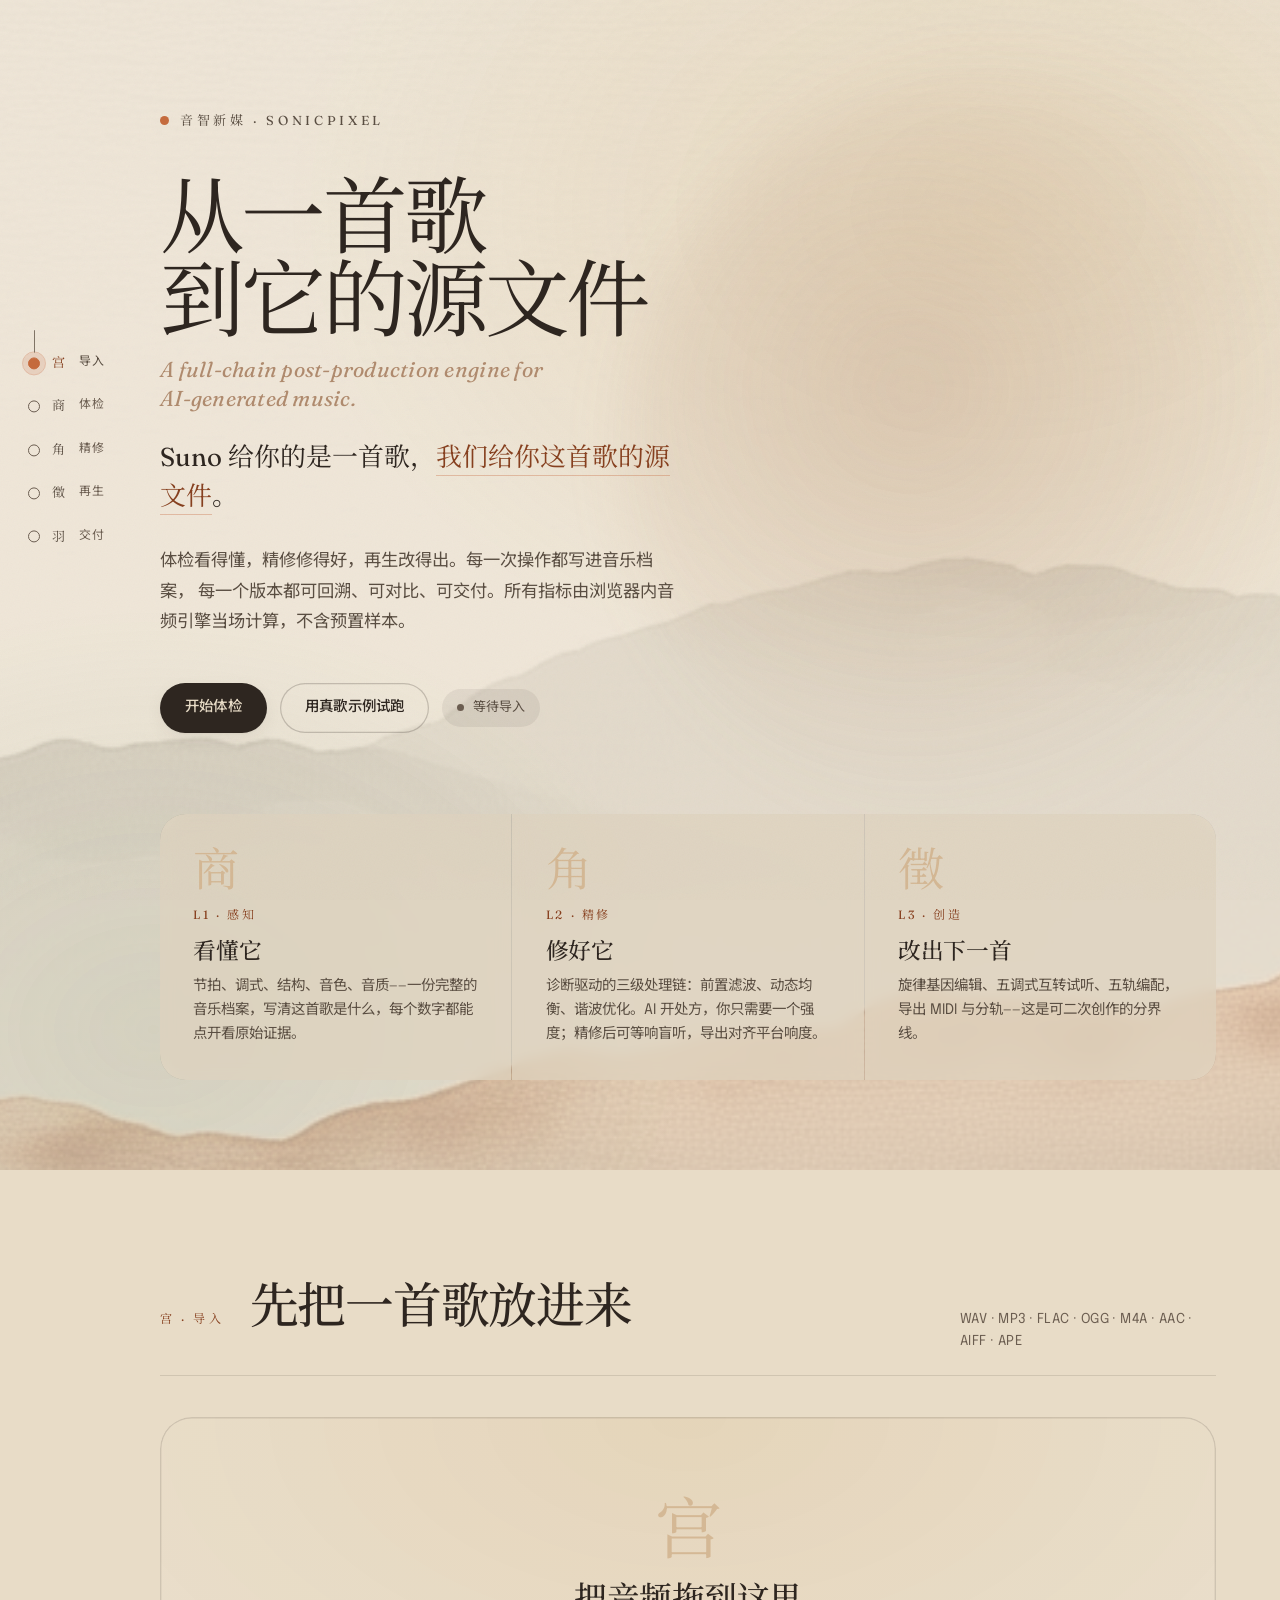
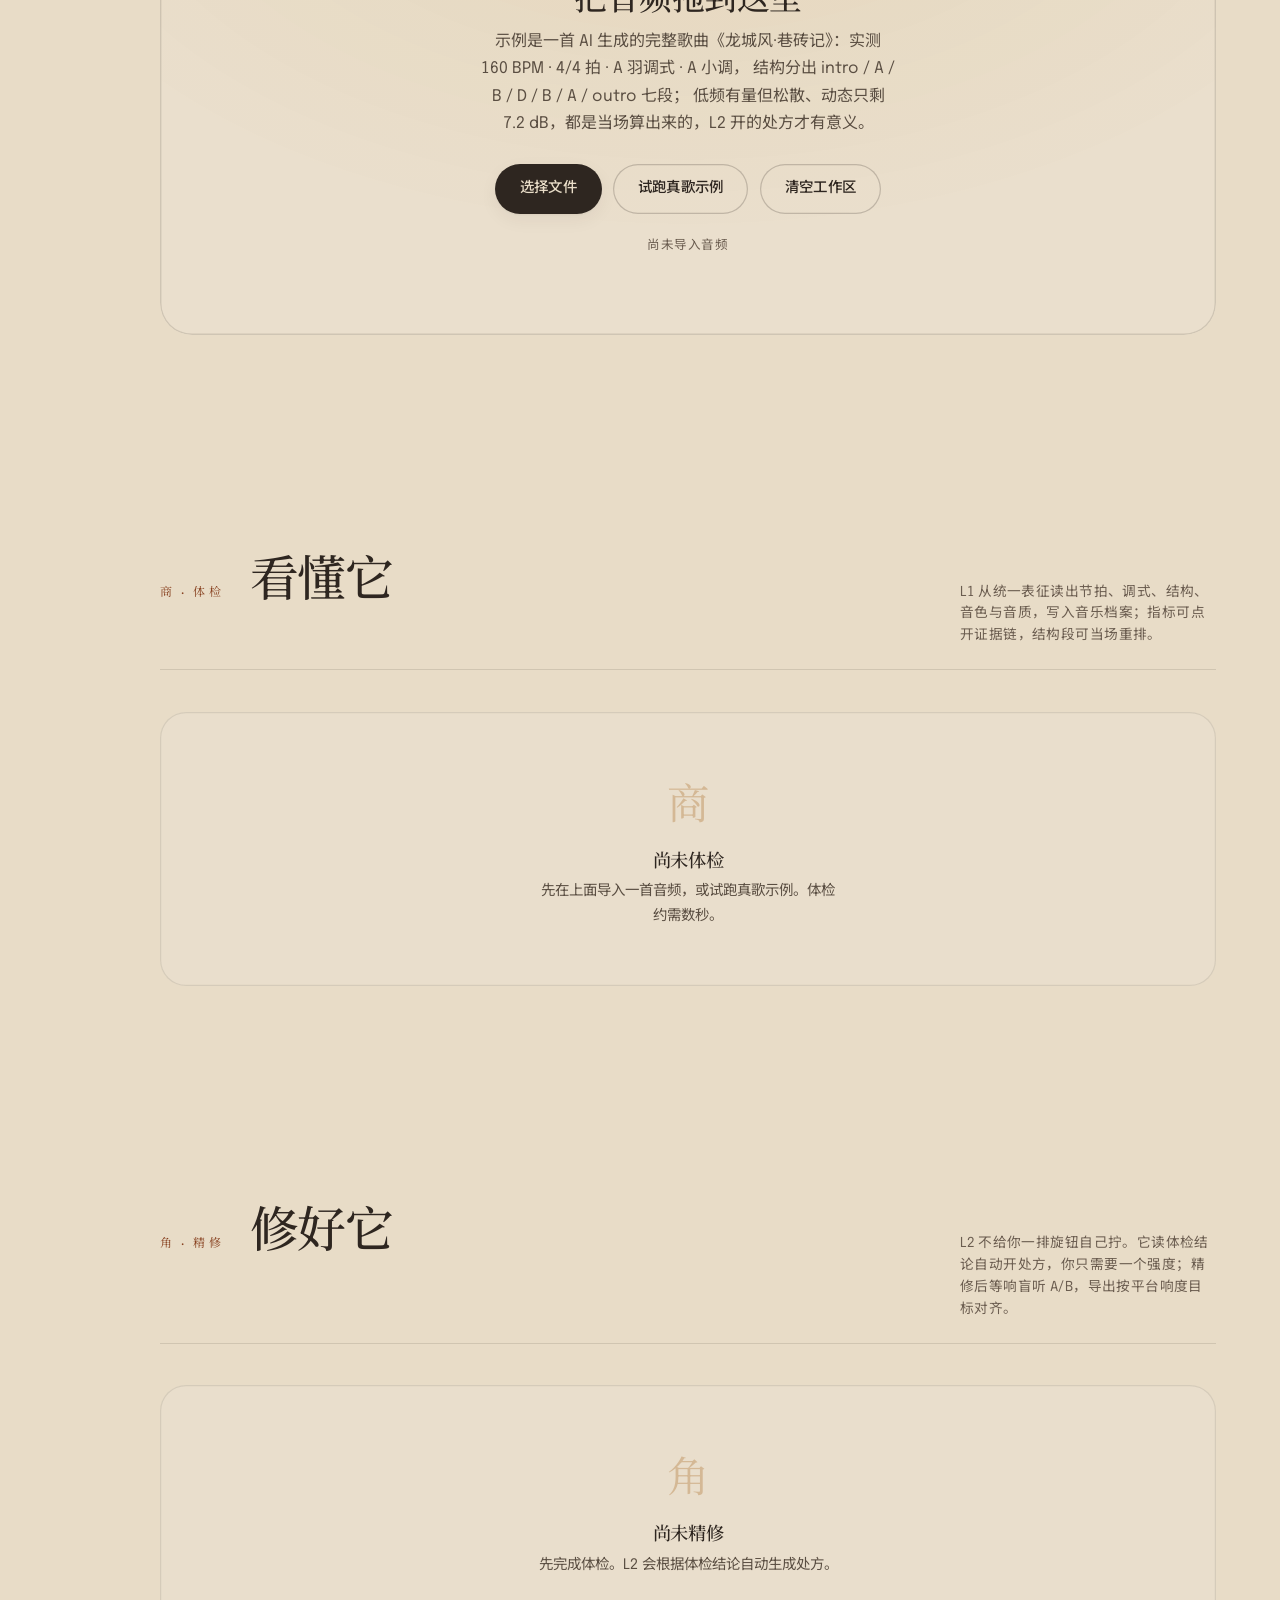
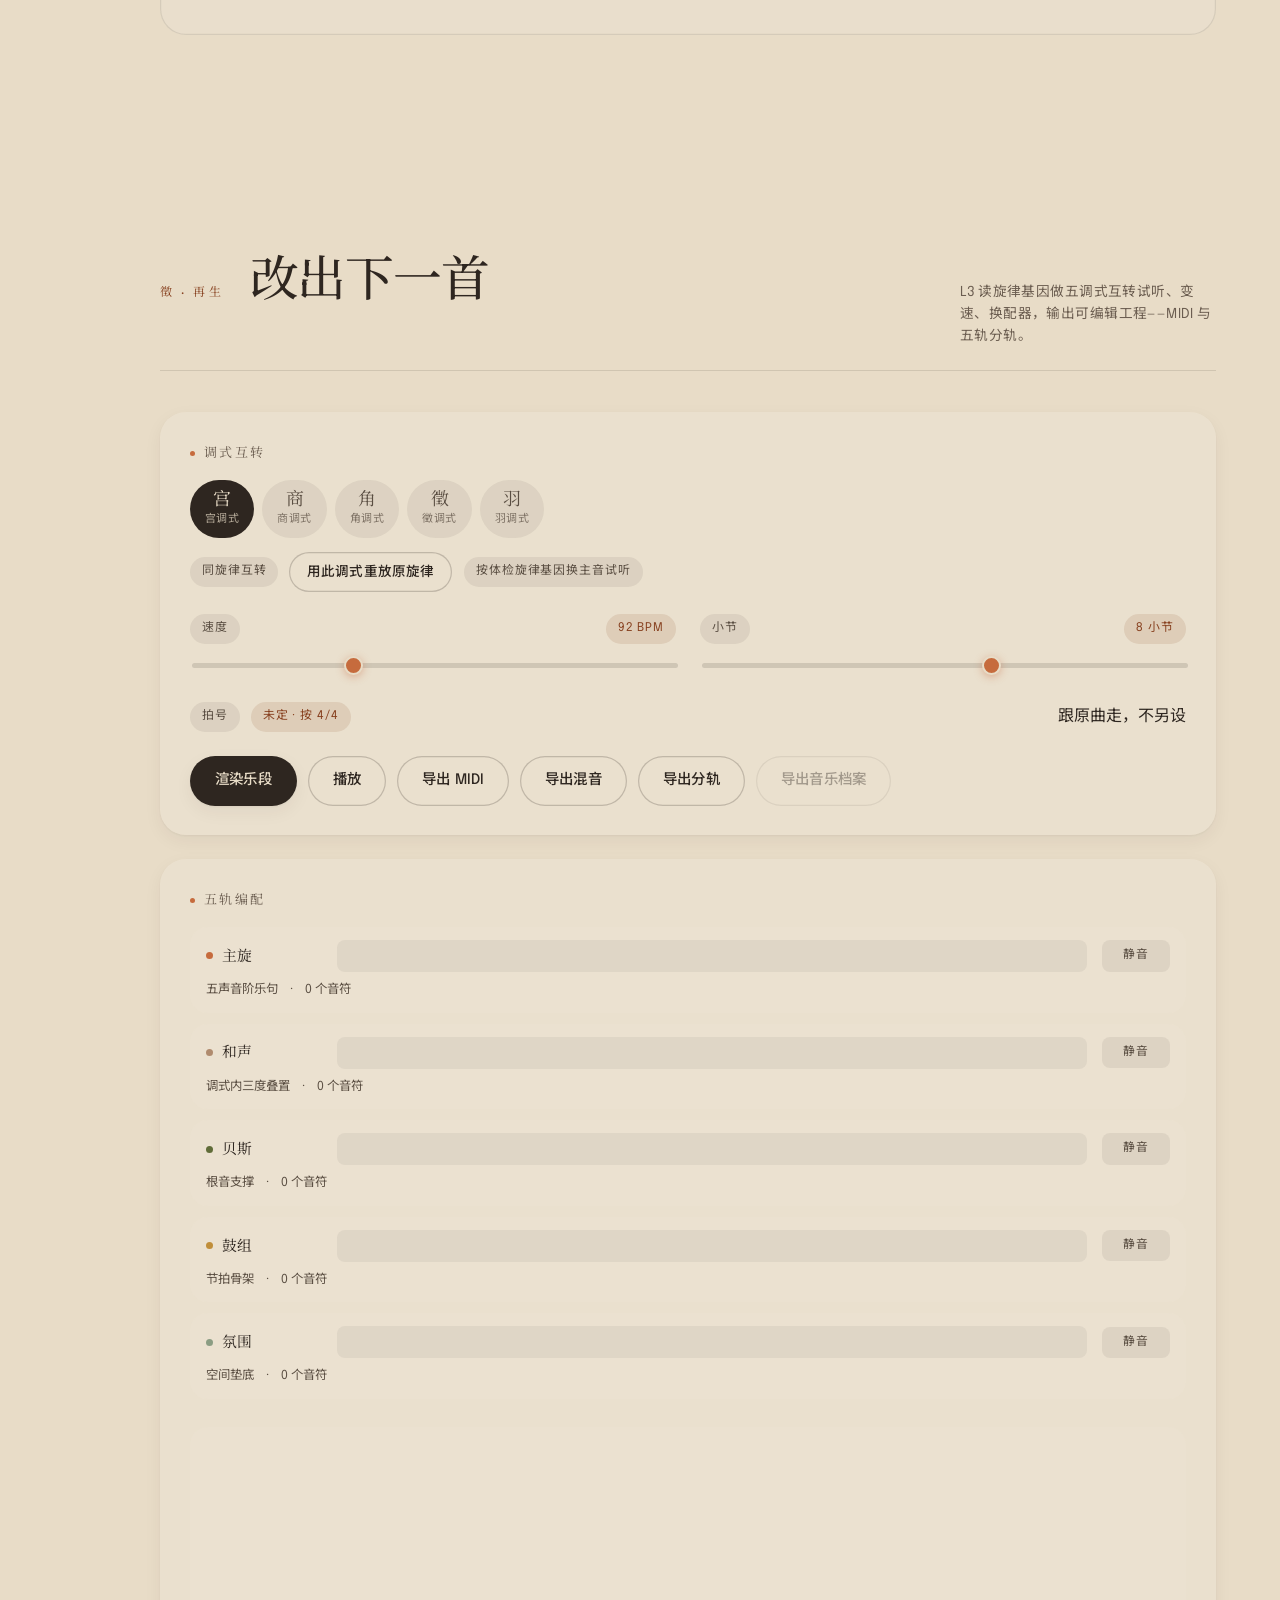
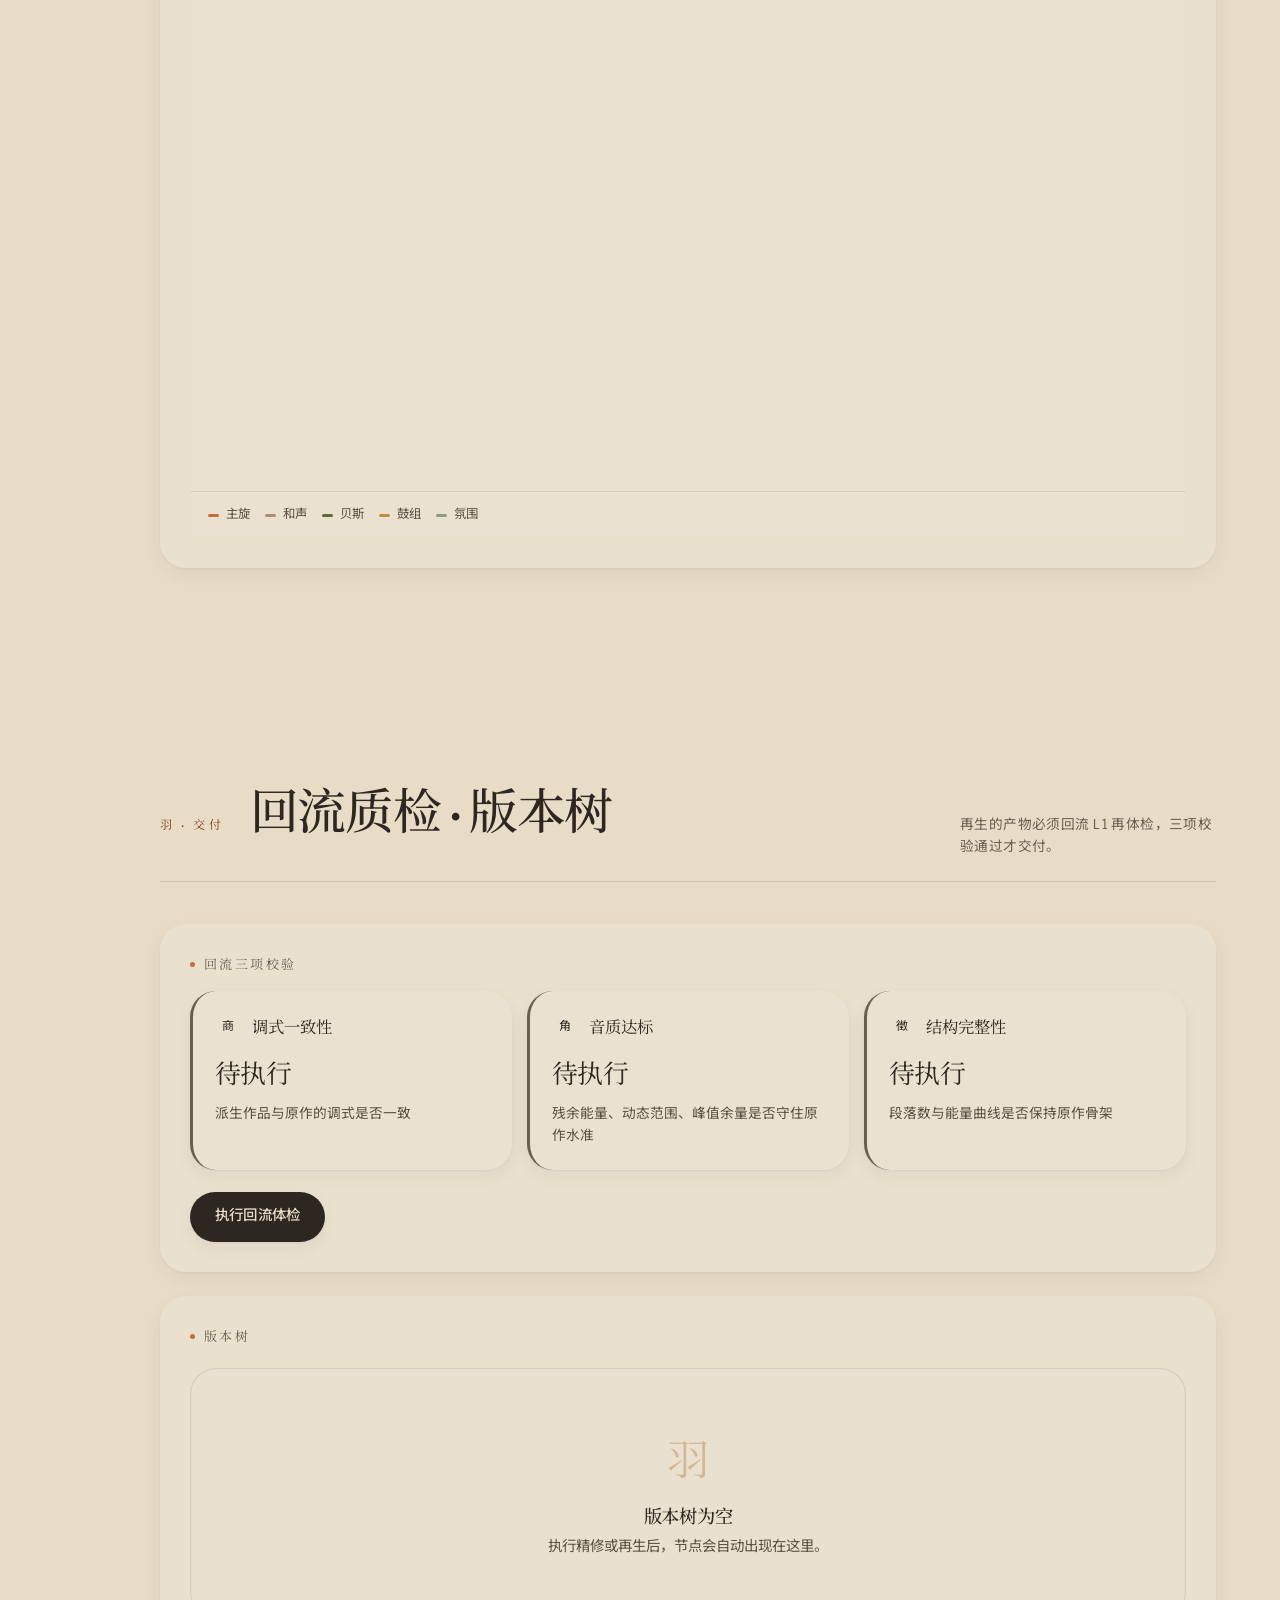
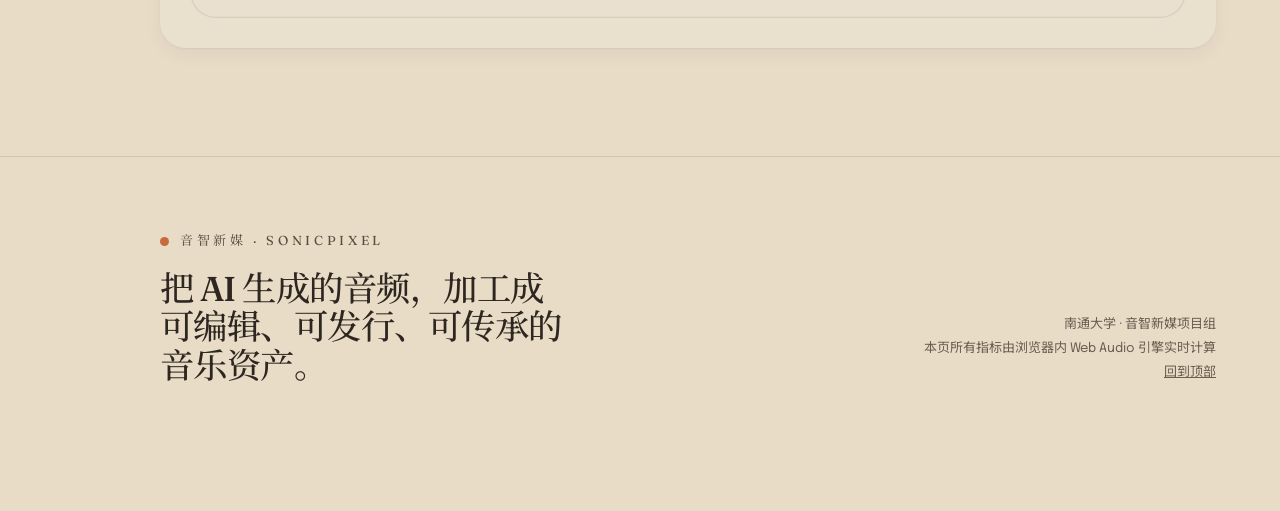
==== webapp/index.html @ ef851a30 "feat: 仓库仅保留前端程序与源代码 - webapp/ 前端程序全部源代码 + 根 index.html 入口跳转页 - 移除演示视频、路演截图/计划书/答辩材料及一切非程序内容 - README" ====
<!DOCTYPE html>
<html lang="zh-CN">
<head>
<meta charset="UTF-8" />
<meta name="viewport" content="width=device-width, initial-scale=1, viewport-fit=cover" />
<title>音智新媒 · AI 音乐精修工作台</title>
<meta name="description" content="把 AI 生成的音频，加工成可编辑、可发行、可传承的音乐资产。一次上传，体检、精修、再生三站贯通。" />
<link rel="preconnect" href="https://fonts.googleapis.com" />
<link rel="preconnect" href="https://fonts.gstatic.com" crossorigin />
<!-- 字体非阻塞加载：请求失败/被墙时首屏立即走系统衬线·无衬线回退，不再白屏等待 -->
<link href="https://fonts.googleapis.com/css2?family=Fraunces:ital,opsz,wght@0,9..144,300..700;1,9..144,300..700&family=Epilogue:wght@300;400;500;600&family=Noto+Serif+SC:wght@300;400;500;600&family=Noto+Sans+SC:wght@300;400;500&display=swap" rel="stylesheet" media="print" onload="this.media='all'" />
<noscript>
  <link href="https://fonts.googleapis.com/css2?family=Fraunces:ital,opsz,wght@0,9..144,300..700;1,9..144,300..700&family=Epilogue:wght@300;400;500;600&family=Noto+Serif+SC:wght@300;400;500;600&family=Noto+Sans+SC:wght@300;400;500&display=swap" rel="stylesheet" />
</noscript>
<link rel="stylesheet" href="styles.css?v=20261007" />
<link rel="stylesheet" href="extra.css?v=20261007" />
</head>
<body>

<div class="grain" aria-hidden="true"></div>

<!-- ============ 宫商角徵羽 · 进度轨 ============ -->
<nav class="rail" id="rail" aria-label="流程导航">
  <div class="rail-item is-active" data-target="sec-import" role="button" tabindex="0" aria-label="导入">
    <span class="rail-line" aria-hidden="true"></span>
    <span class="rail-mark" aria-hidden="true"></span>
    <span class="rail-glyph">宫</span><span class="rail-label">导入</span>
  </div>
  <div class="rail-item" data-target="sec-check" role="button" tabindex="0" aria-label="体检">
    <span class="rail-line" aria-hidden="true"></span>
    <span class="rail-mark" aria-hidden="true"></span>
    <span class="rail-glyph">商</span><span class="rail-label">体检</span>
  </div>
  <div class="rail-item" data-target="sec-refine" role="button" tabindex="0" aria-label="精修">
    <span class="rail-line" aria-hidden="true"></span>
    <span class="rail-mark" aria-hidden="true"></span>
    <span class="rail-glyph">角</span><span class="rail-label">精修</span>
  </div>
  <div class="rail-item" data-target="sec-create" role="button" tabindex="0" aria-label="再生">
    <span class="rail-line" aria-hidden="true"></span>
    <span class="rail-mark" aria-hidden="true"></span>
    <span class="rail-glyph">徵</span><span class="rail-label">再生</span>
  </div>
  <div class="rail-item" data-target="sec-deliver" role="button" tabindex="0" aria-label="交付">
    <span class="rail-line" aria-hidden="true"></span>
    <span class="rail-mark" aria-hidden="true"></span>
    <span class="rail-glyph">羽</span><span class="rail-label">交付</span>
  </div>
</nav>

<!-- ============ HERO ============ -->
<header class="hero" id="top">
  <div class="hero-bg" aria-hidden="true">
    <img id="heroImg" src="assets/hero-ink.png" alt="" />
    <div class="hero-wash"></div>
  </div>

  <div class="hero-inner">
    <div class="brandmark">
      <span class="brandmark-dot"></span>
      <span class="brandmark-text">音智新媒 · SonicPixel</span>
    </div>

    <h1>
      从一首歌<br />到它的源文件
      <span class="en">A full-chain post-production engine for <span class="nb">AI-generated</span> music.</span>
    </h1>

    <p class="hero-thesis">
      Suno 给你的是一首歌，<em>我们给你这首歌的源文件</em>。
    </p>

    <p class="hero-lede">
      体检看得懂，精修修得好，再生改得出。每一次操作都写进音乐档案，
      每一个版本都可回溯、可对比、可交付。所有指标由浏览器内音频引擎当场计算，不含预置样本。
    </p>

    <div class="hero-actions">
      <button class="btn btn-primary" id="btnHeroStart">开始体检</button>
      <button class="btn btn-ghost" id="btnHeroDemo">用真歌示例试跑</button>
      <span class="status" id="heroStatus" aria-live="polite">
        <span class="status-dot"></span>
        <span id="heroStatusText">等待导入</span>
      </span>
    </div>
  </div>

  <div class="stages">
    <div class="stage">
      <div class="stage-glyph">商</div>
      <div class="stage-num">L1 · 感知</div>
      <h2>看懂它</h2>
      <p>节拍、调式、结构、音色、音质——一份完整的音乐档案，写清这首歌是什么，每个数字都能点开看原始证据。</p>
    </div>
    <div class="stage">
      <div class="stage-glyph">角</div>
      <div class="stage-num">L2 · 精修</div>
      <h2>修好它</h2>
      <p>诊断驱动的三级处理链：前置滤波、动态均衡、谐波优化。AI 开处方，你只需要一个强度；精修后可等响盲听，导出对齐平台响度。</p>
    </div>
    <div class="stage">
      <div class="stage-glyph">徵</div>
      <div class="stage-num">L3 · 创造</div>
      <h2>改出下一首</h2>
      <p>旋律基因编辑、五调式互转试听、五轨编配，导出 MIDI 与分轨——这是可二次创作的分界线。</p>
    </div>
  </div>
</header>

<main>

<!-- ============ 宫 · 导入 ============ -->
<section class="section" id="sec-import" data-stage="0">
  <div class="section-head reveal">
    <span class="section-idx">宫 · 导入</span>
    <h2>先把一首歌放进来</h2>
    <p class="hint">WAV · MP3 · FLAC · OGG · M4A · AAC · AIFF · APE</p>
  </div>

  <div class="dropzone reveal" id="dropzone" role="group" aria-label="导入音频">
    <div class="dropzone-glyph" aria-hidden="true">宫</div>
    <h3>把音频拖到这里</h3>
    <p>
      示例是一首 AI 生成的完整歌曲《龙城风·巷砖记》：实测 160 BPM · 4/4 拍 · A 羽调式 · A 小调，
      结构分出 intro / A / B / D / B / A / outro 七段；
      低频有量但松散、动态只剩 7.2 dB，都是当场算出来的，L2 开的处方才有意义。
    </p>
    <div class="dropzone-actions">
      <button class="btn btn-primary" id="btnPick" type="button">选择文件</button>
      <button class="btn btn-ghost" id="btnDemo" type="button">试跑真歌示例</button>
      <button class="btn btn-ghost" id="btnClearWs" type="button" hidden>清空工作区</button>
    </div>
    <div class="dropzone-meta" id="dropStatus" aria-live="polite">尚未导入音频</div>
    <!-- 存盘状态单独一行：dropStatus 会被 setStatus 整行覆写，两者挤一行会互相抹掉 -->
    <div class="dropzone-meta" id="saveStatus" aria-live="polite" hidden></div>
    <input type="file" id="fileInput" accept="audio/*,.wav,.mp3,.flac,.ogg,.m4a,.aac,.aiff,.ape" hidden />
  </div>
</section>

<!-- ============ 商 · 体检 ============ -->
<section class="section" id="sec-check" data-stage="1">
  <div class="section-head reveal">
    <span class="section-idx">商 · 体检</span>
    <h2>看懂它</h2>
    <p class="hint">L1 从统一表征读出节拍、调式、结构、音色与音质，写入音乐档案；指标可点开证据链，结构段可当场重排。</p>
  </div>

  <div class="stack">
    <div class="empty reveal" id="checkEmpty">
      <div class="empty-glyph" aria-hidden="true">商</div>
      <h3>尚未体检</h3>
      <p>先在上面导入一首音频，或试跑真歌示例。体检约需数秒。</p>
    </div>

    <div id="checkBody" hidden>
      <div class="stack">
        <div class="card reveal">
          <div class="card-title">调式 · 五声</div>
          <div class="mode-dial">
            <div class="mode-ring">
              <svg viewBox="0 0 240 240" aria-hidden="true">
                <circle cx="120" cy="120" r="104" fill="none" stroke="rgba(46,38,32,.1)" stroke-width="9" />
                <circle id="ringFg" cx="120" cy="120" r="104" fill="none" stroke="#C66B3D"
                        stroke-width="9" stroke-linecap="round"
                        transform="rotate(-90 120 120)"
                        stroke-dasharray="653.45" stroke-dashoffset="653.45"
                        style="transition: stroke-dashoffset .9s cubic-bezier(.22,.61,.36,1)" />
              </svg>
              <div class="mode-ring-label">
                <span class="glyph" id="modeGlyph">—</span>
                <span class="name" id="modeName">待检测</span>
              </div>
            </div>
            <div>
              <div class="row" id="modeChips" style="margin-bottom:20px"></div>
              <div class="chroma-bars" id="chromaBars"></div>
            </div>
          </div>
        </div>

        <div class="row reveal transport-inline" style="margin:22px 0 4px">
          <button class="btn btn-primary" id="btnListen" aria-pressed="false">试听</button>
          <span class="tag" id="listenTag">导入后即可试听原曲</span>
        </div>

        <div class="metric-grid reveal" id="metricGrid">
          <div class="metric metric-ev" data-ev="bpm" role="button" tabindex="0" aria-label="BPM，点击查看证据">
            <div class="metric-label">BPM</div>
            <div class="metric-value is-empty" id="mBpm">—</div>
            <div class="metric-sub">能量包络自相关 + IQR 融合</div>
          </div>
          <div class="metric metric-ev" data-ev="meter" role="button" tabindex="0" aria-label="拍号，点击查看证据">
            <div class="metric-label">拍号</div>
            <div class="metric-value is-empty" id="mMeter">—</div>
            <div class="metric-sub">起音包络小节对齐估计</div>
          </div>
          <div class="metric">
            <div class="metric-label">时长</div>
            <div class="metric-value is-empty" id="mDur">—</div>
            <div class="metric-sub">解码后有效长度</div>
          </div>
          <div class="metric">
            <div class="metric-label">采样率</div>
            <div class="metric-value is-empty" id="mSr">—</div>
            <div class="metric-sub">原始采样率</div>
          </div>
          <div class="metric">
            <div class="metric-label">非谐波残余</div>
            <div class="metric-value is-empty" id="mThd">—</div>
            <div class="metric-sub">谐波外残余能量比，越低越好</div>
          </div>
          <div class="metric">
            <div class="metric-label">动态范围</div>
            <div class="metric-value is-empty" id="mLra">—</div>
            <div class="metric-sub">1.5 秒短时窗门限 LRA</div>
          </div>
          <div class="metric">
            <div class="metric-label">频谱重心</div>
            <div class="metric-value is-empty" id="mCent">—</div>
            <div class="metric-sub">音色明暗的量化</div>
          </div>
          <div class="metric">
            <div class="metric-label">峰值余量</div>
            <div class="metric-value is-empty" id="mCrest">—</div>
            <div class="metric-sub">峰值与 RMS 之比</div>
          </div>
          <div class="metric">
            <div class="metric-label">低频缺陷</div>
            <div class="metric-value is-empty" id="mMud">—</div>
            <div class="metric-sub" id="mMudSub">谐波间涂抹与工频哼声，越低越好</div>
          </div>
          <div class="metric metric-ev" data-ev="lufs" role="button" tabindex="0" aria-label="整体响度，点击查看证据">
            <div class="metric-label">整体响度</div>
            <div class="metric-value is-empty" id="mLufs">—</div>
            <div class="metric-sub">BS.1770 K 加权 · 门限后积分</div>
          </div>
        </div>

        <div class="card reveal" id="evidenceCard">
          <div class="card-title">证据链 · 每个数字背后的原始数据</div>
          <div class="chips" id="evTabs" role="tablist" aria-label="证据类型"></div>
          <div class="ev-layout">
            <div class="chart-wrap">
              <canvas id="chartEvidence" height="220"></canvas>
            </div>
            <div class="ev-lines" id="evLines" aria-live="polite"></div>
          </div>
          <p class="hint" id="evNote" style="margin-top:14px"></p>
        </div>

        <div class="card reveal" id="scoreCard">
          <div class="card-title">原曲五线谱 · 由 L1 主导音高轨迹记谱</div>
          <div class="row" style="margin:2px 0 8px">
            <span class="tag" id="scoreKeyTag">—</span>
            <span class="tag" id="scoreMeterTag">—</span>
            <span class="tag tag-accent" id="scoreBpmTag">—</span>
            <button class="btn btn-ghost btn-sm" id="btnScoreXml" style="margin-left:auto">导出 MusicXML</button>
            <button class="btn btn-ghost btn-sm" id="btnScorePng" style="margin-left:8px">导出 PNG</button>
            <button class="btn btn-ghost btn-sm" id="btnScoreFold" style="margin-left:8px"
                    aria-expanded="true" aria-controls="scoreBody">收起</button>
          </div>
          <div id="scoreBody">
            <div class="chart-wrap">
              <canvas id="chartScore" height="260"></canvas>
            </div>
            <p class="hint" id="scoreNote" style="margin-top:12px">基于主导音高轨迹记谱 · 复音混音为近似，非精确转写</p>
          </div>
        </div>

        <div class="card reveal" id="aiCard">
          <div class="card-title">
            有据可查 · AI 问答
            <button class="btn btn-ghost btn-sm" id="btnAiSettings" style="margin-left:auto">接口设置</button>
          </div>
          <p class="hint" id="aiIntro" style="margin:0 0 14px">只引用本页 L1–L4 实测数据回答；涉及本曲的数值必须带字段出处，数据里没有的就直说没有。</p>
          <div class="ai-log" id="aiLog" aria-live="polite"></div>
          <details class="ai-dossier" id="aiDossierWrap">
            <summary>基于的实测数据（发给模型的 dossier）</summary>
            <pre id="aiDossier">尚未体检</pre>
          </details>
          <div class="row" style="margin-top:14px">
            <input class="ai-input" id="aiInput" type="text" placeholder="先在「接口设置」填入 API Key" aria-label="向 AI 提问" />
            <button class="btn btn-primary btn-sm" id="btnAiSend">发送</button>
            <span class="tag" id="aiState"></span>
          </div>
        </div>

        <div class="card reveal">
          <div class="card-title">频谱画像 · 全曲平均</div>
          <div class="chart-wrap">
            <canvas id="chartSpectrum" height="240"></canvas>
            <div class="chart-legend">
              <span class="legend-item"><i class="legend-swatch" style="background:#C66B3D"></i>幅度</span>
              <span class="legend-item"><i class="legend-swatch" style="background:#606C38"></i>参考频率</span>
            </div>
          </div>
        </div>

        <div class="card reveal">
          <div class="card-title">结构划分 · 能量新颖度</div>
          <div class="chart-wrap">
            <canvas id="chartStructure" height="180"></canvas>
            <div class="chart-legend" id="structureLegend"></div>
          </div>
          <div class="struct-edit" id="structEdit">
            <div class="row" style="margin-top:18px">
              <span class="tag">结构重排</span>
              <span class="hint" style="margin:0">点段落排新曲式：重复 / 删除 / 合并 / 前移，应用后按新顺序拼接原曲并重新体检</span>
            </div>
            <div class="chips" id="structPlan" style="margin-top:12px" aria-label="新结构序列"></div>
            <div class="row" style="margin-top:14px">
              <button class="btn btn-ghost btn-sm" id="btnStructDup">重复此段</button>
              <button class="btn btn-ghost btn-sm" id="btnStructDel">删除此段</button>
              <button class="btn btn-ghost btn-sm" id="btnStructMerge">与后段合并</button>
              <button class="btn btn-ghost btn-sm" id="btnStructLeft">前移</button>
              <button class="btn btn-primary btn-sm" id="btnStructApply" disabled>应用结构编辑</button>
              <button class="btn btn-ghost btn-sm" id="btnStructReset" disabled>还原整曲</button>
              <span class="tag" id="structState">未改动</span>
            </div>
          </div>
        </div>
      </div>
    </div>
  </div>
</section>

<!-- ============ 角 · 精修 ============ -->
<section class="section" id="sec-refine" data-stage="2">
  <div class="section-head reveal">
    <span class="section-idx">角 · 精修</span>
    <h2>修好它</h2>
    <p class="hint">L2 不给你一排旋钮自己拧。它读体检结论自动开处方，你只需要一个强度；精修后等响盲听 A/B，导出按平台响度目标对齐。</p>
  </div>

  <div class="stack">
    <div class="empty reveal" id="refineEmpty">
      <div class="empty-glyph" aria-hidden="true">角</div>
      <h3>尚未精修</h3>
      <p>先完成体检。L2 会根据体检结论自动生成处方。</p>
    </div>

    <div id="refineBody" hidden>
      <div class="stack">
        <div class="card reveal">
          <div class="card-title">诊断处方</div>
          <div class="row">
            <span class="tag">素材类型</span>
            <div class="chips" id="sourceKind" role="radiogroup" aria-label="素材类型"></div>
          </div>
          <p class="hint" id="kindHint" style="margin:10px 0 20px"></p>
          <ul class="prescription" id="prescription"></ul>
          <div class="row" style="margin-top:22px">
            <button class="btn btn-primary" id="btnProcess">执行精修</button>
            <button class="btn btn-ghost" id="btnAB" disabled>A/B 对比</button>
            <button class="btn btn-ghost" id="btnExportProcessed" disabled>导出精修音频</button>
            <span class="tag" id="strengthTag">强度 55%</span>
          </div>
          <div class="spacer-sm"></div>
          <input class="range" type="range" id="strength" min="0" max="100" value="55" aria-label="处理强度" />
          <div class="chips" id="styleModeChips" style="margin-top:18px"></div>
          <div class="row" style="margin-top:20px">
            <span class="tag">导出响度目标</span>
            <div class="chips" id="lufsTargets" role="radiogroup" aria-label="导出响度目标"></div>
            <span class="tag" id="lufsState">未测量</span>
          </div>
        </div>

        <div class="card reveal" id="loudCurveCard">
          <div class="card-title">响度走势 · 短时 LUFS</div>
          <div class="chart-wrap">
            <canvas id="chartLoudCurve" height="240"></canvas>
            <div class="chart-legend">
              <span class="legend-item"><i class="legend-swatch" style="background:#B08B6E"></i>原曲</span>
              <span class="legend-item"><i class="legend-swatch" style="background:#C66B3D"></i>精修后</span>
              <span class="legend-item"><i class="legend-swatch" style="background:#606C38"></i>平台目标</span>
            </div>
          </div>
          <p class="hint" id="loudCurveNote" style="margin-top:12px">3 秒短时窗滑动值，与门限积分响度是两个口径（积分实测看上方「导出响度目标」旁的标签）· 体检后出原曲，精修后叠加对照，导出带平台目标时曲线更新为对齐后实测</p>
        </div>

        <div class="card reveal">
          <div class="card-title">动态均衡 · <span id="eqTag">按处方预置</span></div>
          <div class="eq-layout">
            <div class="eq-bands" id="eqBands"></div>
            <div class="chart-wrap">
              <canvas id="chartEq" height="150"></canvas>
            </div>
          </div>
        </div>

        <div class="card reveal">
          <div class="card-title">波形对比 · 试听</div>
          <div class="row" style="margin-bottom:16px">
            <button class="chip is-active" data-wave="after" aria-pressed="true">精修后</button>
            <button class="chip" data-wave="before" aria-pressed="false">原始</button>
          </div>
          <div class="chart-wrap">
            <canvas id="chartWave" height="160"></canvas>
            <div class="transport">
              <button class="btn btn-ghost btn-sm" id="btnWavePlay" aria-pressed="false">播放</button>
              <div class="transport-bar" id="wavePlayBar" role="slider" tabindex="0"
                   aria-label="播放进度" aria-valuemin="0" aria-valuemax="100" aria-valuenow="0">
                <div class="transport-fill" id="wavePlayFill"></div>
              </div>
              <span class="transport-time"><span id="wavePlayCur">0:00</span> / <span id="wavePlayDur">0:00</span></span>
            </div>
            <div class="chart-legend">
              <span class="legend-item"><i class="legend-swatch" style="background:#C66B3D"></i>当前波形</span>
              <span class="legend-item"><span id="waveNote">尚未精修，显示原始波形</span></span>
            </div>
          </div>
        </div>

        <div class="card reveal" id="blindCard">
          <div class="card-title">盲听 A/B · 等响度</div>
          <p class="hint" id="blindHint" style="margin:0 0 16px">两版先对齐到同一响度再随机分配 A/B——响的那版会骗耳朵，对齐了才是真对比。</p>
          <div class="row">
            <button class="btn btn-primary" id="btnBlindStart">开始盲听</button>
            <button class="chip" id="blindA" aria-pressed="false" disabled>A</button>
            <button class="chip" id="blindB" aria-pressed="false" disabled>B</button>
            <button class="btn btn-ghost" id="btnBlindReveal" disabled>揭晓</button>
            <button class="btn btn-ghost btn-sm" id="btnBlindStop" disabled>退出</button>
            <span class="tag" id="blindTag">未开始</span>
          </div>
          <div class="row" id="blindResult" style="margin-top:14px" hidden>
            <span class="tag">你的选择</span>
            <button class="chip" id="btnPickA">选 A</button>
            <button class="chip" id="btnPickB">选 B</button>
            <span class="tag" id="blindPickTag"></span>
          </div>
        </div>
      </div>
    </div>
  </div>
</section>

<!-- ============ 徵 · 再生 ============ -->
<section class="section" id="sec-create" data-stage="3">
  <div class="section-head reveal">
    <span class="section-idx">徵 · 再生</span>
    <h2>改出下一首</h2>
    <p class="hint">L3 读旋律基因做五调式互转试听、变速、换配器，输出可编辑工程——MIDI 与五轨分轨。</p>
  </div>

  <div class="stack">
    <div class="card reveal">
      <div class="card-title">调式互转</div>
      <div class="chips" id="modeSelect" role="radiogroup" aria-label="选择调式"></div>
      <div class="row" style="margin-top:14px">
        <span class="tag">同旋律互转</span>
        <button class="btn btn-ghost btn-sm" id="btnMelodyAudition">用此调式重放原旋律</button>
        <span class="tag" id="melodyAuditionTag">按体检旋律基因换主音试听</span>
      </div>

      <div class="grid-2" style="margin-top:22px">
        <div>
          <div class="row" style="justify-content:space-between;margin-bottom:9px">
            <span class="tag">速度</span>
            <span class="tag tag-accent" id="bpmOut">92 BPM</span>
          </div>
          <!-- min/max 要装得下体检结果：原为 66–132，而红头绳.wav 测出 139.9，
               装不下就只能被夹回默认值，静默换速。step 0.1 让检测值原样流过来。 -->
          <input class="range" type="range" id="bpmRange" min="40" max="200" step="0.1" value="92" aria-label="速度" />
        </div>
        <div>
          <div class="row" style="justify-content:space-between;margin-bottom:9px">
            <span class="tag">小节</span>
            <span class="tag tag-accent" id="barsOut">8 小节</span>
          </div>
          <input class="range" type="range" id="barsRange" min="2" max="12" value="8" aria-label="小节数" />
        </div>
      </div>

      <div class="row" style="justify-content:space-between;margin-top:16px">
        <span class="tag">拍号</span>
        <span class="tag tag-accent" id="meterOut">—</span>
        <span class="hint" id="meterHint" style="margin:0;flex:1;text-align:right">跟原曲走，不另设</span>
      </div>

      <div class="row" style="margin-top:24px">
        <button class="btn btn-primary" id="btnRender">渲染乐段</button>
        <button class="btn btn-ghost" id="btnPlayCreate">播放</button>
        <button class="btn btn-ghost" id="btnExportMidi">导出 MIDI</button>
        <button class="btn btn-ghost" id="btnExportMix">导出混音</button>
        <button class="btn btn-ghost" id="btnExportStems">导出分轨</button>
        <button class="btn btn-ghost" id="btnExportProfile">导出音乐档案</button>
      </div>
    </div>

    <div class="card reveal">
      <div class="card-title">五轨编配</div>
      <div class="tracks" id="tracks"></div>
      <div class="spacer-md"></div>
      <div class="chart-wrap">
        <canvas id="chartPiano" height="200"></canvas>
        <div class="chart-legend" id="pianoLegend">
          <span class="legend-item"><i class="legend-swatch" style="background:#C66B3D"></i>主旋</span>
          <span class="legend-item"><i class="legend-swatch" style="background:#B08B6E"></i>和声</span>
          <span class="legend-item"><i class="legend-swatch" style="background:#606C38"></i>贝斯</span>
          <span class="legend-item"><i class="legend-swatch" style="background:#C08E3A"></i>鼓组</span>
          <span class="legend-item"><i class="legend-swatch" style="background:#8B9D83"></i>氛围</span>
        </div>
      </div>
    </div>
  </div>
</section>

<!-- ============ 羽 · 交付 ============ -->
<section class="section" id="sec-deliver" data-stage="4">
  <div class="section-head reveal">
    <span class="section-idx">羽 · 交付</span>
    <h2>回流质检 · 版本树</h2>
    <p class="hint">再生的产物必须回流 L1 再体检，三项校验通过才交付。</p>
  </div>

  <div class="stack">
    <div class="card reveal">
      <div class="card-title">回流三项校验</div>
      <div class="checks" id="checks">
        <div class="check" data-check="mode">
          <div class="check-head">
            <div class="check-icon">商</div>
            <div class="check-name">调式一致性</div>
          </div>
          <div class="check-value">待执行</div>
          <p>派生作品与原作的调式是否一致</p>
        </div>
        <div class="check" data-check="quality">
          <div class="check-head">
            <div class="check-icon">角</div>
            <div class="check-name">音质达标</div>
          </div>
          <div class="check-value">待执行</div>
          <p>残余能量、动态范围、峰值余量是否守住原作水准</p>
        </div>
        <div class="check" data-check="structure">
          <div class="check-head">
            <div class="check-icon">徵</div>
            <div class="check-name">结构完整性</div>
          </div>
          <div class="check-value">待执行</div>
          <p>段落数与能量曲线是否保持原作骨架</p>
        </div>
      </div>
      <div class="row" style="margin-top:22px">
        <button class="btn btn-primary" id="btnRecheck">执行回流体检</button>
      </div>
    </div>

    <div class="card reveal">
      <div class="card-title">版本树</div>
      <div class="tree" id="tree"></div>
      <div class="empty" id="treeEmpty" style="margin-top:4px">
        <div class="empty-glyph" aria-hidden="true">羽</div>
        <h3>版本树为空</h3>
        <p>执行精修或再生后，节点会自动出现在这里。</p>
      </div>
    </div>
  </div>
</section>

</main>

<footer class="footer">
  <div class="footer-inner">
    <div>
      <div class="brandmark" style="margin-bottom:18px">
        <span class="brandmark-dot"></span>
        <span class="brandmark-text">音智新媒 · SonicPixel</span>
      </div>
      <p class="footer-tagline">把 AI 生成的音频，加工成可编辑、可发行、可传承的音乐资产。</p>
    </div>
    <div class="footer-meta">
      南通大学 · 音智新媒项目组<br />
      本页所有指标由浏览器内 Web Audio 引擎实时计算<br />
      <a href="#top" style="color:inherit">回到顶部</a>
    </div>
  </div>
</footer>

<!-- ============ AI 接口设置（localStorage 本地保存，不经任何第三方） ============ -->
<div class="modal" id="aiModal" hidden>
  <div class="modal-box" role="dialog" aria-modal="true" aria-labelledby="aiModalTitle">
    <div class="card-title" id="aiModalTitle">AI 接口设置</div>
    <label class="ai-field">
      <span>接口地址</span>
      <input id="aiBaseUrl" type="text" spellcheck="false" autocomplete="off" />
    </label>
    <label class="ai-field">
      <span>API Key</span>
      <input id="aiKey" type="password" placeholder="sk-…" spellcheck="false" autocomplete="off" />
    </label>
    <label class="ai-field">
      <span>模型</span>
      <input id="aiModel" type="text" list="aiModels" spellcheck="false" autocomplete="off" />
      <datalist id="aiModels">
        <option value="mimo-v2.5-pro"></option>
        <option value="mimo-v2.5"></option>
        <option value="mimo-v2.6-pro"></option>
        <option value="mimo-v2.6"></option>
        <option value="mimo-v2-flash"></option>
      </datalist>
    </label>
    <p class="hint" style="margin:2px 0 0">
      Key 只存在本机浏览器 localStorage，请求由浏览器直连官方接口（小米 MiMo 平台
      <a href="https://platform.xiaomimimo.com/" target="_blank" rel="noopener">platform.xiaomimimo.com</a>
      获取），不经过任何第三方。未配置时问答不可用。
    </p>
    <div class="row" style="margin-top:16px">
      <button class="btn btn-primary btn-sm" id="btnAiSave">保存</button>
      <button class="btn btn-ghost btn-sm" id="btnAiTest">测试连接</button>
      <button class="btn btn-ghost btn-sm" id="btnAiClose">关闭</button>
      <span class="tag" id="aiTestTag"></span>
    </div>
  </div>
</div>

<script src="engine.js?v=20261007"></script>
<script src="store.js?v=20261007"></script>
<script src="app.js?v=20261007"></script>
</body>
</html>
---- webapp/styles.css ----
/* ============================================================
   音智新媒 · AI 音乐精修工作台
   Design system — Organic anchor
   ============================================================ */

/* ---------- Tokens ---------- */
:root {
  /* Surface — sand / 宣纸 */
  --sand:        #E8DCC7;
  --sand-deep:   #DCCDB2;
  --oat:         #D4B895;

  /* Earth palette (mineral pigments) */
  --sage:        #8B9D83;
  --clay:        #B08B6E;
  --terracotta:  #C66B3D;
  /* 陶土加深版：仅用于文字与 hover 底，保证沙色底上 ≥4.5:1 */
  --terracotta-deep: #87401F;
  --ochre:       #C08E3A;
  --moss:        #606C38;

  /* Ink */
  --ink:         #2E2620;
  --ink-soft:    #5A4E42;
  --ink-faint:   #6B5D50;

  /* Signal */
  --ok:          #6E7F4E;
  --warn:        #C08E3A;
  --bad:         #B4472F;

  /* Type：Google Fonts 不可达时由系统衬线/无衬线栈接管，保持 Organic 气质 */
  --display: "Fraunces", "Noto Serif SC", "Songti SC", "STSong", Georgia, serif;
  --body:    "Epilogue", "Noto Sans SC", "PingFang SC", "Hiragino Sans GB", "Microsoft YaHei", -apple-system, "Segoe UI", sans-serif;

  /* Structure */
  --r-sm: 12px;
  --r-md: 18px;
  --r-lg: 26px;
  --r-xl: 32px;

  --ease: cubic-bezier(.22, .61, .36, 1);
  --ease-soft: cubic-bezier(.4, 0, .2, 1);

  --shadow-1: 0 1px 2px rgba(46,38,32,.05), 0 6px 18px rgba(46,38,32,.055);
  --shadow-2: 0 2px 4px rgba(46,38,32,.06), 0 18px 44px rgba(46,38,32,.09);

  --measure: 68ch;
  --gutter: clamp(20px, 5vw, 72px);
}

/* ---------- Reset ---------- */
*, *::before, *::after { box-sizing: border-box; }
html { -webkit-text-size-adjust: 100%; scroll-behavior: smooth; }
body {
  margin: 0;
  background: var(--sand);
  color: var(--ink);
  font-family: var(--body);
  font-size: 16px;
  line-height: 1.65;
  font-variant-numeric: tabular-nums;
  -webkit-font-smoothing: antialiased;
  overflow-x: hidden;
}
img, svg, canvas { display: block; max-width: 100%; }
button, input, select { font: inherit; color: inherit; }
button { cursor: pointer; border: none; background: none; }
h1, h2, h3, h4 { margin: 0; font-family: var(--display); font-weight: 500; line-height: 1.12; letter-spacing: -.015em; }
p  { margin: 0; }
ul { margin: 0; padding: 0; list-style: none; }

/* ---------- Grain texture ---------- */
.grain {
  position: fixed; inset: 0; z-index: 9999;
  pointer-events: none;
  opacity: .038;
  mix-blend-mode: multiply;
  background-image: url("data:image/svg+xml,%3Csvg xmlns='http://www.w3.org/2000/svg' width='220' height='220'%3E%3Cfilter id='n'%3E%3CfeTurbulence type='fractalNoise' baseFrequency='.82' numOctaves='3' stitchTiles='stitch'/%3E%3C/filter%3E%3Crect width='100%25' height='100%25' filter='url(%23n)'/%3E%3C/svg%3E");
}

/* ============================================================
   宫商角徵羽 — the pentatonic progress rail (differentiator)
   ============================================================ */
.rail {
  position: fixed;
  left: clamp(12px, 2.2vw, 30px);
  top: 50%;
  transform: translateY(-50%);
  z-index: 90;
  display: flex;
  flex-direction: column;
  gap: 22px;
}
.rail-item {
  display: flex;
  align-items: center;
  gap: 12px;
  opacity: .32;
  transition: opacity .45s var(--ease);
}
.rail-item.is-active { opacity: 1; }
.rail-item.is-done   { opacity: .62; }

.rail-mark {
  position: relative;
  width: 12px; height: 12px;
  border-radius: 50%;
  border: 1.5px solid var(--ink-faint);
  background: transparent;
  flex-shrink: 0;
  transition: all .45s var(--ease);
}
.rail-item.is-active .rail-mark {
  border-color: var(--terracotta);
  background: var(--terracotta);
  box-shadow: 0 0 0 5px rgba(198,103,61,.16);
}
.rail-item.is-done .rail-mark {
  border-color: var(--moss);
  background: var(--moss);
}
.rail-mark::after {
  content: "";
  position: absolute; inset: -7px;
  border-radius: 50%;
  border: 1px solid transparent;
  transition: border-color .45s var(--ease);
}
.rail-item.is-active .rail-mark::after { border-color: rgba(198,103,61,.3); }

.rail-glyph {
  font-family: var(--display);
  font-size: 13px;
  letter-spacing: .12em;
  color: var(--ink-soft);
  white-space: nowrap;
}
.rail-item.is-active .rail-glyph { color: var(--terracotta-deep); }

.rail-line {
  position: absolute;
  left: 5.5px; top: -22px;
  width: 1px; height: 22px;
  background: var(--ink-faint);
  opacity: .3;
}

@media (max-width: 900px) {
  .rail {
    left: 0; right: 0; top: auto; bottom: 0;
    transform: none;
    flex-direction: row;
    justify-content: space-around;
    gap: 0;
    padding: 10px 8px calc(10px + env(safe-area-inset-bottom));
    background: rgba(232,220,199,.92);
    backdrop-filter: blur(14px);
    border-top: 1px solid rgba(46,38,32,.1);
  }
  .rail-line { display: none; }
  .rail-item { flex-direction: column; gap: 5px; }
  .rail-glyph { font-size: 11px; letter-spacing: .06em; }
}

/* ============================================================
   Hero
   ============================================================ */
.hero {
  position: relative;
  min-height: 100svh;
  display: flex;
  flex-direction: column;
  justify-content: center;
  padding: clamp(80px, 12vh, 140px) var(--gutter) clamp(60px, 10vh, 110px);
  overflow: hidden;
}
.hero-bg {
  position: absolute; inset: 0;
  z-index: 0;
  background:
    radial-gradient(ellipse 90% 70% at 78% 18%, rgba(192,142,58,.16), transparent 62%),
    radial-gradient(ellipse 70% 60% at 12% 88%, rgba(139,157,131,.18), transparent 60%);
}
.hero-bg img {
  position: absolute; inset: 0;
  width: 100%; height: 100%;
  object-fit: cover;
  opacity: 0;
  transition: opacity 1.6s var(--ease-soft);
  mix-blend-mode: multiply;
}
.hero-bg img.is-ready { opacity: .3; }

/* breathing ink wash */
.hero-wash {
  position: absolute;
  right: -8%; top: 6%;
  width: min(760px, 72vw);
  aspect-ratio: 1;
  border-radius: 50%;
  background: radial-gradient(circle at 38% 42%, rgba(176,139,110,.28), rgba(176,139,110,0) 68%);
  filter: blur(28px);
  animation: breathe 13s var(--ease-soft) infinite;
  z-index: 0;
}
@keyframes breathe {
  0%,100% { transform: scale(1) translate(0,0); opacity: .78; }
  50%     { transform: scale(1.11) translate(-2.2%, 2.6%); opacity: 1; }
}

.hero-inner { position: relative; z-index: 2; max-width: 1180px; }

.brandmark {
  display: inline-flex;
  align-items: center;
  gap: 11px;
  margin-bottom: clamp(28px, 5vh, 52px);
}
.brandmark-dot {
  width: 9px; height: 9px; border-radius: 50%;
  background: var(--terracotta);
}
.brandmark-text {
  font-family: var(--display);
  font-size: 13px;
  letter-spacing: .28em;
  text-transform: uppercase;
  color: var(--ink-soft);
}

.hero h1 {
  font-size: clamp(2.55rem, 6.6vw, 5.6rem);
  line-height: .98;
  letter-spacing: -.032em;
  font-weight: 400;
  margin-bottom: clamp(18px, 2.8vh, 30px);
  max-width: 14ch;
}
.hero h1 .en {
  display: block;
  font-family: var(--display);
  font-style: italic;
  font-size: .255em;
  letter-spacing: .012em;
  color: var(--clay);
  margin-top: .62em;
  font-weight: 400;
  max-width: 34ch;
  line-height: 1.35;
}

.hero-thesis {
  font-family: var(--display);
  font-size: clamp(1.12rem, 2.05vw, 1.62rem);
  line-height: 1.48;
  max-width: 30ch;
  color: var(--ink);
  margin-bottom: clamp(22px, 3.4vh, 38px);
}
.hero-thesis em {
  font-style: normal;
  color: var(--terracotta-deep);
  border-bottom: 1.5px solid rgba(198,103,61,.35);
  padding-bottom: 2px;
}

.hero-lede {
  max-width: 52ch;
  color: var(--ink-soft);
  font-size: clamp(.97rem, 1.35vw, 1.115rem);
  line-height: 1.78;
  margin-bottom: clamp(34px, 5vh, 58px);
}

.hero-actions { display: flex; flex-wrap: wrap; gap: 13px; align-items: center; }

/* Three-stage strip */
.stages {
  position: relative; z-index: 2;
  display: grid;
  grid-template-columns: repeat(3, 1fr);
  gap: 1px;
  margin-top: clamp(52px, 9vh, 104px);
  background: rgba(46,38,32,.11);
  border-radius: var(--r-lg);
  overflow: hidden;
  max-width: 1180px;
}
.stage {
  background: rgba(232,220,199,.68);
  backdrop-filter: blur(7px);
  padding: clamp(22px, 2.6vw, 34px);
  transition: background .5s var(--ease);
}
.stage:hover { background: rgba(220,205,178,.86); }
.stage-num {
  font-family: var(--display);
  font-size: 12px;
  letter-spacing: .22em;
  color: var(--terracotta-deep);
  margin-bottom: 14px;
}
.stage h2 {
  font-size: clamp(1.14rem, 1.8vw, 1.42rem);
  margin-bottom: 9px;
}
.stage p { font-size: .905rem; color: var(--ink-soft); line-height: 1.68; }
.stage-glyph {
  font-family: var(--display);
  font-size: clamp(2.1rem, 3.6vw, 3rem);
  color: var(--oat);
  line-height: 1;
  margin-bottom: 12px;
}

@media (max-width: 760px) {
  .stages { grid-template-columns: 1fr; }
}

/* ============================================================
   Buttons
   ============================================================ */
.btn {
  display: inline-flex;
  align-items: center;
  gap: 9px;
  padding: 13px 25px;
  border-radius: 999px;
  font-family: var(--body);
  font-size: .905rem;
  font-weight: 500;
  letter-spacing: .012em;
  transition: transform .32s var(--ease), background .32s var(--ease),
              color .32s var(--ease), box-shadow .32s var(--ease), opacity .32s;
  will-change: transform;
}
.btn:active { transform: scale(.972); }
.btn-primary {
  background: var(--ink);
  color: var(--sand);
  box-shadow: var(--shadow-1);
}
.btn-primary:hover {
  background: var(--terracotta-deep);
  transform: translateY(-2px);
  box-shadow: var(--shadow-2);
}
.btn-ghost {
  background: transparent;
  color: var(--ink);
  box-shadow: inset 0 0 0 1.2px rgba(46,38,32,.22);
}
.btn-ghost:hover {
  box-shadow: inset 0 0 0 1.2px var(--ink);
  transform: translateY(-2px);
}
.btn:disabled { opacity: .38; pointer-events: none; }

.btn-icon {
  width: 42px; height: 42px;
  padding: 0;
  border-radius: 50%;
  display: inline-flex; align-items: center; justify-content: center;
  background: var(--ink);
  color: var(--sand);
  transition: all .32s var(--ease);
}
.btn-icon:hover { background: var(--terracotta-deep); transform: scale(1.07); }
.btn-icon svg { width: 15px; height: 15px; }

/* ============================================================
   Sections
   ============================================================ */
.section {
  position: relative;
  padding: clamp(78px, 12vh, 150px) var(--gutter);
  max-width: 1320px;
  margin: 0 auto;
}
.section-head {
  display: flex;
  flex-wrap: wrap;
  align-items: baseline;
  gap: 14px 26px;
  margin-bottom: clamp(30px, 4.6vh, 52px);
  padding-bottom: 22px;
  border-bottom: 1px solid rgba(46,38,32,.13);
}
.section-idx {
  font-family: var(--display);
  font-size: 12px;
  letter-spacing: .26em;
  color: var(--terracotta-deep);
}
.section-head h2 {
  font-size: clamp(1.85rem, 4.1vw, 3.05rem);
  letter-spacing: -.026em;
  flex: 1 1 auto;
  min-width: 12ch;
}
.section-head .hint {
  font-size: .855rem;
  color: var(--ink-faint);
  letter-spacing: .03em;
  max-width: 32ch;
  line-height: 1.6;
}

/* Cards */
.card {
  background: rgba(236,226,209,.72);
  border-radius: var(--r-lg);
  padding: clamp(20px, 2.5vw, 30px);
  box-shadow: var(--shadow-1);
  transition: transform .42s var(--ease), box-shadow .42s var(--ease);
}
.card:hover { transform: translateY(-3px); box-shadow: var(--shadow-2); }
.card-title {
  font-family: var(--display);
  font-size: .815rem;
  letter-spacing: .185em;
  text-transform: uppercase;
  color: var(--ink-faint);
  margin-bottom: 16px;
  display: flex;
  align-items: center;
  gap: 9px;
}
.card-title::before {
  content: "";
  width: 5px; height: 5px; border-radius: 50%;
  background: var(--terracotta);
  flex-shrink: 0;
}

/* ---------- Import / dropzone ---------- */
.dropzone {
  position: relative;
  border-radius: var(--r-xl);
  padding: clamp(38px, 7vw, 78px) clamp(24px, 4vw, 56px);
  text-align: center;
  background:
    radial-gradient(ellipse 100% 120% at 50% 0%, rgba(192,142,58,.13), transparent 68%),
    rgba(236,226,209,.6);
  box-shadow: inset 0 0 0 1.4px rgba(46,38,32,.14);
  transition: all .42s var(--ease);
  overflow: hidden;
}
.dropzone.is-over {
  box-shadow: inset 0 0 0 2px var(--terracotta);
  background:
    radial-gradient(ellipse 100% 120% at 50% 0%, rgba(198,103,61,.19), transparent 68%),
    rgba(236,226,209,.82);
  transform: scale(1.008);
}
.dropzone-glyph {
  font-family: var(--display);
  font-size: clamp(2.6rem, 6vw, 4.2rem);
  color: var(--oat);
  line-height: 1;
  margin-bottom: 18px;
}
.dropzone h3 {
  font-size: clamp(1.35rem, 2.9vw, 2.05rem);
  margin-bottom: 11px;
}
.dropzone p { color: var(--ink-soft); max-width: 46ch; margin: 0 auto 26px; line-height: 1.72; }
.dropzone-actions { display: flex; flex-wrap: wrap; gap: 12px; justify-content: center; }
.dropzone-meta {
  margin-top: 22px;
  font-size: .785rem;
  color: var(--ink-faint);
  letter-spacing: .04em;
}

/* ---------- Metric grid ---------- */
.metric-grid {
  display: grid;
  grid-template-columns: repeat(auto-fit, minmax(168px, 1fr));
  gap: 1px;
  background: rgba(46,38,32,.1);
  border-radius: var(--r-md);
  overflow: hidden;
}
.metric {
  background: rgba(236,226,209,.9);
  padding: 19px 18px;
}
.metric-label {
  font-size: .735rem;
  letter-spacing: .135em;
  text-transform: uppercase;
  color: var(--ink-faint);
  margin-bottom: 9px;
}
.metric-value {
  font-family: var(--display);
  font-size: clamp(1.55rem, 2.85vw, 2.15rem);
  line-height: 1.06;
  letter-spacing: -.022em;
  color: var(--ink);
}
.metric-value .unit {
  font-size: .45em;
  letter-spacing: .06em;
  color: var(--ink-faint);
  margin-left: 3px;
}
.metric-sub {
  margin-top: 6px;
  font-size: .775rem;
  color: var(--ink-soft);
  line-height: 1.5;
}
.metric-value.is-empty { color: var(--ink-faint); }

/* ---------- Pentatonic mode dial (signature) ---------- */
.mode-dial {
  display: grid;
  grid-template-columns: minmax(190px, 240px) 1fr;
  gap: clamp(22px, 3.5vw, 44px);
  align-items: center;
}
@media (max-width: 700px) { .mode-dial { grid-template-columns: 1fr; } }

.mode-ring { position: relative; width: 100%; max-width: 240px; margin: 0 auto; }
.mode-ring svg { width: 100%; height: auto; overflow: visible; }
.mode-ring-label {
  position: absolute; inset: 0;
  display: flex; flex-direction: column;
  align-items: center; justify-content: center;
  pointer-events: none;
}
.mode-ring-label .glyph {
  font-family: var(--display);
  font-size: clamp(2.4rem, 5vw, 3.3rem);
  line-height: 1;
  color: var(--terracotta-deep);
}
.mode-ring-label .name {
  font-family: var(--display);
  font-size: .855rem;
  letter-spacing: .19em;
  color: var(--ink-soft);
  margin-top: 5px;
}

.chroma-bars { display: flex; flex-direction: column; gap: 8px; }
.chroma-row {
  display: grid;
  grid-template-columns: 30px 1fr 46px;
  align-items: center;
  gap: 11px;
}
.chroma-name {
  font-family: var(--display);
  font-size: .865rem;
  color: var(--ink-soft);
}
.chroma-track {
  display: block;
  height: 7px;
  border-radius: 999px;
  background: rgba(46,38,32,.09);
  overflow: hidden;
}
.chroma-fill {
  display: block;
  height: 100%;
  border-radius: 999px;
  background: var(--clay);
  transform-origin: left;
  transition: width .75s var(--ease);
}
.chroma-row.is-scale .chroma-fill { background: var(--terracotta); }
.chroma-row.is-scale .chroma-name { color: var(--terracotta-deep); font-weight: 600; }
.chroma-val {
  font-family: var(--display);
  font-size: .785rem;
  color: var(--ink-faint);
  text-align: right;
}

/* ---------- Charts ---------- */
.chart-wrap {
  position: relative;
  border-radius: var(--r-md);
  background: rgba(236,226,209,.85);
  overflow: hidden;
}
.chart-wrap canvas { width: 100%; height: auto; display: block; }
.chart-legend {
  display: flex; flex-wrap: wrap; gap: 15px;
  padding: 13px 18px;
  border-top: 1px solid rgba(46,38,32,.1);
  font-size: .775rem;
  color: var(--ink-soft);
}
.legend-item { display: inline-flex; align-items: center; gap: 7px; }
.legend-swatch { width: 11px; height: 3px; border-radius: 2px; }

/* ---------- 播放走带 ---------- */
.btn-sm { padding: 9px 18px; font-size: .845rem; }
.transport {
  display: flex; align-items: center; gap: 14px;
  padding: 13px 18px;
  border-top: 1px solid rgba(46,38,32,.1);
}
.transport-bar {
  position: relative; flex: 1;
  height: 6px; border-radius: 999px;
  background: rgba(46,38,32,.14);
  cursor: pointer;
}
.transport-bar:hover { background: rgba(46,38,32,.2); }
.transport-bar:focus-visible {
  outline: 2px solid var(--terracotta);
  outline-offset: 3px;
}
.transport-fill {
  position: absolute; inset: 0 auto 0 0;
  width: 0;
  border-radius: 999px;
  background: var(--terracotta);
  pointer-events: none;
}
.transport-fill::after {
  content: '';
  position: absolute; right: -5px; top: 50%;
  width: 11px; height: 11px; margin-top: -5.5px;
  border-radius: 50%;
  background: var(--terracotta);
  box-shadow: 0 1px 4px rgba(46,38,32,.28);
}
.transport-time {
  font-variant-numeric: tabular-nums;
  font-size: .8rem; color: var(--ink-soft);
  white-space: nowrap;
}
.transport-inline .tag { margin-left: 2px; }
@media (max-width: 560px) {
  .transport { flex-wrap: wrap; gap: 10px; }
  .transport-bar { order: 3; flex-basis: 100%; }
}

/* ---------- EQ panel ---------- */
.eq-layout {
  display: grid;
  grid-template-columns: 1fr minmax(240px, 320px);
  gap: clamp(20px, 3vw, 38px);
  align-items: start;
}
@media (max-width: 940px) { .eq-layout { grid-template-columns: 1fr; } }
/* grid item 不允许再撑爆 1fr 轨道（390px 下曾把图表一起顶到 398px） */
.eq-layout > * { min-width: 0; }

.eq-bands {
  display: flex;
  gap: clamp(6px, 1.1vw, 13px);
  justify-content: space-between;
  padding: 8px 2px 0;
  /* overflow≠visible → 自动最小尺寸归零；整行自滚动，读数不再被 body overflow-x:hidden 裁掉 */
  overflow-x: auto;
  overflow-y: hidden;
  -webkit-overflow-scrolling: touch;
}
.eq-band {
  display: flex; flex-direction: column;
  align-items: center;
  gap: 9px;
  flex: 1;
}
.eq-band-label {
  font-family: var(--display);
  font-size: .705rem;
  letter-spacing: .05em;
  color: var(--ink-faint);
}
.eq-band.is-scale .eq-band-label { color: var(--terracotta-deep); }
/* 竖向推子：横向 range 旋转 90°，跨浏览器一致 */
.eq-band { position: relative; }
.eq-slider {
  -webkit-appearance: none;
  appearance: none;
  width: 132px;
  height: 22px;
  margin: 55px -55px;   /* 旋转后占位仍为 22×132 */
  transform: rotate(-90deg);
  background: transparent;
  cursor: pointer;
}
.eq-slider::-webkit-slider-runnable-track {
  height: 4px; border-radius: 999px;
  background: rgba(46,38,32,.14);
}
.eq-slider::-moz-range-track {
  height: 4px; border-radius: 999px;
  background: rgba(46,38,32,.14);
}
.eq-slider::-webkit-slider-thumb {
  -webkit-appearance: none;
  width: 17px; height: 17px;
  margin-top: -6.5px;
  border-radius: 50%;
  background: var(--terracotta);
  box-shadow: 0 2px 7px rgba(198,103,61,.42);
  transition: transform .22s var(--ease), background .22s;
}
.eq-slider::-moz-range-thumb {
  width: 17px; height: 17px; border: none;
  border-radius: 50%;
  background: var(--terracotta);
  box-shadow: 0 2px 7px rgba(198,103,61,.42);
}
.eq-slider:hover::-webkit-slider-thumb { transform: scale(1.17); }
.eq-band-val {
  font-family: var(--display);
  font-size: .725rem;
  color: var(--ink-soft);
  min-width: 34px;
  text-align: center;
}

/* Preset chips */
.chips { display: flex; flex-wrap: wrap; gap: 8px; }
.chip {
  padding: 8px 15px;
  border-radius: 999px;
  font-size: .815rem;
  letter-spacing: .015em;
  background: rgba(46,38,32,.07);
  color: var(--ink-soft);
  transition: all .3s var(--ease);
}
.chip:hover { background: rgba(46,38,32,.13); color: var(--ink); }
.chip.is-active {
  background: var(--ink);
  color: var(--sand);
}
.chip.is-active:hover { background: var(--terracotta-deep); }

/* ---------- Tracks ---------- */
.tracks { display: flex; flex-direction: column; gap: 11px; }
.track {
  display: grid;
  grid-template-columns: 116px 1fr 68px;
  gap: 15px;
  align-items: center;
  padding: 13px 16px;
  border-radius: var(--r-md);
  background: rgba(236,226,209,.78);
  transition: all .38s var(--ease);
}
.track:hover { background: rgba(220,205,178,.95); transform: translateX(3px); }
.track-name {
  display: flex; align-items: center; gap: 9px;
  font-family: var(--display);
  font-size: .925rem;
}
.track-dot { width: 7px; height: 7px; border-radius: 50%; flex-shrink: 0; }
.track-lane {
  height: 32px;
  border-radius: 8px;
  background: rgba(46,38,32,.06);
  overflow: hidden;
  position: relative;
}
.track-notes {
  position: absolute; inset: 0;
}
.track-note {
  position: absolute;
  top: 31%;
  height: 38%;
  min-width: 3px;
  border-radius: 3px;
  background: var(--clay);
  opacity: .78;
  transition: all .35s var(--ease);
}
.track.is-active .track-note { opacity: 1; background: var(--terracotta); }
.track.is-muted { opacity: .38; }
.track-btn {
  padding: 6px 11px;
  border-radius: 8px;
  font-size: .735rem;
  letter-spacing: .075em;
  text-transform: uppercase;
  color: var(--ink-soft);
  background: rgba(46,38,32,.07);
  transition: all .28s var(--ease);
}
.track-btn:hover { background: rgba(46,38,32,.15); color: var(--ink); }
.track-btn.is-on { background: var(--moss); color: var(--sand); }

/* ---------- Loop / verification ---------- */
.checks {
  display: grid;
  grid-template-columns: repeat(auto-fit, minmax(238px, 1fr));
  gap: 15px;
}
.check {
  border-radius: var(--r-lg);
  padding: 23px 22px;
  background: rgba(236,226,209,.8);
  box-shadow: var(--shadow-1);
  border-left: 3px solid var(--ink-faint);
  transition: all .42s var(--ease);
}
.check.is-ok   { border-left-color: var(--ok); }
.check.is-warn { border-left-color: var(--warn); }
.check.is-bad  { border-left-color: var(--bad); }
.check:hover { transform: translateY(-3px); box-shadow: var(--shadow-2); }
.check-head {
  display: flex; align-items: center; gap: 11px;
  margin-bottom: 12px;
}
.check-icon {
  width: 26px; height: 26px;
  border-radius: 50%;
  display: grid; place-items: center;
  font-size: 12px;
  flex-shrink: 0;
}
.check.is-ok   .check-icon { background: rgba(110,127,78,.2);  color: var(--ok); }
.check.is-warn .check-icon { background: rgba(192,142,58,.22); color: var(--warn); }
.check.is-bad  .check-icon { background: rgba(180,71,47,.18);  color: var(--bad); }
.check-name { font-family: var(--display); font-size: 1.02rem; }
.check-value {
  font-family: var(--display);
  font-size: 1.62rem;
  letter-spacing: -.02em;
  margin-bottom: 7px;
}
.check p { font-size: .855rem; color: var(--ink-soft); line-height: 1.62; }

/* ---------- Version tree ---------- */
.tree {
  display: flex;
  flex-wrap: wrap;
  gap: 20px 26px;
  align-items: stretch;
}
.tree-node {
  position: relative;
  /* 定宽：节点文字长短不一，否则长 meta 会把行挤爆、末尾箭头悬空 */
  flex: 1 1 168px;
  min-width: 148px;
  max-width: 210px;
  padding: 15px 17px;
  border-radius: var(--r-md);
  background: rgba(236,226,209,.8);
  box-shadow: var(--shadow-1);
  transition: all .38s var(--ease);
  cursor: default;
}
/* 连接符挂在节点尾部 */
.tree-node:not(:last-child)::after {
  content: "→";
  position: absolute;
  right: -22px; top: 50%;
  transform: translateY(-50%);
  color: var(--ink-faint);
  opacity: .55;
  font-family: var(--display);
  font-size: 1.05rem;
  pointer-events: none;
}
.tree-node:hover { transform: translateY(-3px); box-shadow: var(--shadow-2); }
.tree-node.is-current {
  background: var(--ink);
  color: var(--sand);
  box-shadow: var(--shadow-2);
}
.tree-node.is-current .tree-tag { color: rgba(232,220,199,.62); }
.tree-tag {
  font-family: var(--display);
  font-size: .705rem;
  letter-spacing: .19em;
  text-transform: uppercase;
  color: var(--ink-faint);
  margin-bottom: 7px;
}
.tree-label { font-family: var(--display); font-size: .955rem; line-height: 1.32; }
.tree-meta { margin-top: 5px; font-size: .745rem; opacity: .66; line-height: 1.45; }

/* ---------- Empty state ---------- */
.empty {
  padding: clamp(34px, 5.5vw, 58px) 24px;
  text-align: center;
  border-radius: var(--r-lg);
  background: rgba(236,226,209,.5);
  box-shadow: inset 0 0 0 1.2px rgba(46,38,32,.1);
}
.empty-glyph {
  font-family: var(--display);
  font-size: clamp(1.85rem, 4vw, 2.65rem);
  color: var(--oat);
  margin-bottom: 11px;
}
.empty h3 { font-size: 1.145rem; margin-bottom: 8px; }
.empty p { color: var(--ink-soft); font-size: .905rem; max-width: 38ch; margin: 0 auto; line-height: 1.7; }

/* ---------- Utility ---------- */
.grid-2 {
  display: grid;
  grid-template-columns: repeat(auto-fit, minmax(300px, 1fr));
  gap: clamp(15px, 2vw, 24px);
}
.grid-3 {
  display: grid;
  grid-template-columns: repeat(auto-fit, minmax(232px, 1fr));
  gap: clamp(15px, 2vw, 24px);
}
.stack { display: flex; flex-direction: column; gap: clamp(15px, 2vw, 24px); }
.row { display: flex; flex-wrap: wrap; gap: 11px; align-items: center; }
.spacer-sm { height: 15px; }
.spacer-md { height: 28px; }

.tag {
  display: inline-flex;
  align-items: center;
  gap: 6px;
  padding: 5px 12px;
  border-radius: 999px;
  font-size: .745rem;
  letter-spacing: .075em;
  text-transform: uppercase;
  background: rgba(46,38,32,.075);
  color: var(--ink-soft);
}
.tag-accent { background: rgba(135,64,31,.12); color: var(--terracotta-deep); }
.tag-ok     { background: rgba(110,127,78,.17);  color: var(--ok); }

.divider {
  height: 1px;
  background: rgba(46,38,32,.12);
  margin: clamp(28px, 4vw, 48px) 0;
}

/* ---------- Status pill (live) ---------- */
.status {
  display: inline-flex;
  align-items: center;
  gap: 9px;
  padding: 8px 15px;
  border-radius: 999px;
  background: rgba(46,38,32,.07);
  font-size: .815rem;
  color: var(--ink-soft);
}
.status-dot {
  width: 7px; height: 7px; border-radius: 50%;
  background: var(--ink-faint);
  flex-shrink: 0;
}
.status.is-live .status-dot {
  background: var(--ok);
  animation: pulse 1.85s var(--ease-soft) infinite;
}
@keyframes pulse {
  0%,100% { opacity: 1;   transform: scale(1); }
  50%     { opacity: .38; transform: scale(.76); }
}

/* ---------- Reveal on scroll ---------- */
.reveal {
  opacity: 0;
  transform: translateY(19px);
  transition: opacity .82s var(--ease), transform .82s var(--ease);
}
.reveal.is-in { opacity: 1; transform: none; }

/* ---------- Footer ---------- */
.footer {
  padding: clamp(52px, 8vh, 92px) var(--gutter) clamp(110px, 14vh, 150px);
  border-top: 1px solid rgba(46,38,32,.12);
  max-width: 1320px;
  margin: 0 auto;
}
.footer-inner {
  display: flex;
  flex-wrap: wrap;
  gap: 30px;
  justify-content: space-between;
  align-items: flex-end;
}
.footer-tagline {
  margin: 0;
  font-family: var(--display);
  font-weight: 500;
  line-height: 1.12;
  letter-spacing: -.015em;
  font-size: clamp(1.45rem, 3vw, 2.15rem);
  max-width: 18ch;
}
.footer-meta { font-size: .815rem; color: var(--ink-faint); line-height: 1.85; text-align: right; }
@media (max-width: 620px) { .footer-meta { text-align: left; } }

/* ---------- 谱面纸托：谱纸嵌进一圈更深的麻衬里，像压在卡纸上的乐谱 ---------- */
#scoreCard .chart-wrap {
  padding: 8px;
  background: rgba(212,184,149,.30);
  border: 1px solid rgba(176,139,110,.34);
}

/* ---------- 谱面收起：只折叠主体（纸托+口径说明），标题、标签与导出行留着 ---------- */
#scoreCard.folded #scoreBody {
  display: none;
}

/* ---------- 焦点可见（键盘导航） ---------- */
:where(a[href], button, input, select, textarea, [tabindex]):focus-visible {
  outline: 2px solid var(--terracotta);
  outline-offset: 3px;
}

/* ---------- 文字选区 ---------- */
::selection { background: rgba(198,107,61,.26); color: var(--ink); }

/* ---------- 滚动条：陶土色细条，跟走 Organic 质感 ---------- */
html { scrollbar-width: thin; scrollbar-color: rgba(176,139,110,.55) transparent; }
::-webkit-scrollbar { width: 11px; height: 11px; }
::-webkit-scrollbar-track { background: transparent; }
::-webkit-scrollbar-thumb {
  background: rgba(176,139,110,.5);
  border-radius: 999px;
  border: 3px solid transparent;
  background-clip: padding-box;
}
::-webkit-scrollbar-thumb:hover { background: rgba(176,139,110,.78); background-clip: padding-box; }

/* ---------- Motion preferences ---------- */
@media (prefers-reduced-motion: reduce) {
  *, *::before, *::after {
    animation-duration: .001ms !important;
    animation-iteration-count: 1 !important;
    transition-duration: .14s !important;
    scroll-behavior: auto !important;
  }
  .hero-wash { animation: none; }
}
---- webapp/extra.css ----
/* ============================================================
   音智新媒 · 补充控件样式
   （range 滑块 / 处方列表 / 少量排版微调）
   遵循 styles.css 的 Organic token，不引入新色相
   ============================================================ */

/* ---------- Range slider ---------- */
.range {
  -webkit-appearance: none;
  appearance: none;
  width: 100%;
  height: 22px;
  background: transparent;
  cursor: pointer;
}
.range::-webkit-slider-runnable-track {
  height: 5px;
  border-radius: 999px;
  background: rgba(46,38,32,.14);
}
.range::-moz-range-track {
  height: 5px;
  border-radius: 999px;
  background: rgba(46,38,32,.14);
}
.range::-webkit-slider-thumb {
  -webkit-appearance: none;
  width: 19px; height: 19px;
  margin-top: -7px;
  border-radius: 50%;
  background: var(--terracotta);
  border: 2.5px solid var(--sand);
  box-shadow: 0 2px 8px rgba(198,103,61,.42);
  transition: transform .22s var(--ease), background .22s;
}
.range::-moz-range-thumb {
  width: 19px; height: 19px;
  border-radius: 50%;
  background: var(--terracotta);
  border: 2.5px solid var(--sand);
  box-shadow: 0 2px 8px rgba(198,103,61,.42);
}
.range:hover::-webkit-slider-thumb { transform: scale(1.14); }
.range:focus-visible { outline: none; }
.range:focus-visible::-webkit-slider-thumb { box-shadow: 0 0 0 4px rgba(198,103,61,.28); }
/* Firefox 不认 ::-webkit-*，需给 ::-moz-range-thumb 配对同款焦点环 */
.range:focus-visible::-moz-range-thumb { box-shadow: 0 0 0 4px rgba(198,103,61,.28); }

/* ---------- 处方列表 ---------- */
.prescription {
  display: flex;
  flex-direction: column;
  gap: 2px;
}
.prescription-item {
  display: grid;
  grid-template-columns: 30px 1fr;
  gap: 14px;
  align-items: start;
  padding: 15px 2px;
  border-top: 1px solid rgba(46,38,32,.1);
  opacity: 0;
  transform: translateY(8px);
  transition: opacity .55s var(--ease), transform .55s var(--ease);
}
.prescription-item:first-child { border-top: none; }
.prescription-item.is-in { opacity: 1; transform: none; }

.prescription-step {
  width: 26px; height: 26px;
  border-radius: 50%;
  display: grid; place-items: center;
  font-family: var(--display);
  font-size: .785rem;
  background: rgba(198,103,61,.14);
  color: var(--terracotta-deep);
  line-height: 1;
}
.prescription-item b {
  display: block;
  font-family: var(--display);
  font-size: .965rem;
  font-weight: 500;
  margin-bottom: 3px;
  letter-spacing: -.005em;
}
.prescription-item p {
  font-size: .865rem;
  color: var(--ink-soft);
  line-height: 1.66;
}

/* ---------- 英文副标题：禁止在连字符处断行 ---------- */
.hero h1 .en .nb { white-space: nowrap; }

/* ---------- 进度轨：短标签 + 正文避让 ---------- */
.rail-label {
  font-family: var(--body);
  font-size: .745rem;
  letter-spacing: .14em;
  color: var(--ink-faint);
  white-space: nowrap;
}
.rail-item.is-active .rail-label { color: var(--ink-soft); }
.rail-item.is-done .rail-label { color: var(--moss); }

/* 与 styles.css 的 @media (max-width: 900px) 轨变形严格互补：901px 起即避让侧轨 */
@media (min-width: 901px) {
  .hero { padding-left: calc(var(--gutter) + 96px); }
  .section, .footer { padding-left: calc(var(--gutter) + 96px); }
}

/* ---------- 焦点可见性 ---------- */
.btn:focus-visible,
.chip:focus-visible,
.rail-item:focus-visible,
.dropzone:focus-visible {
  outline: 2px solid var(--terracotta);
  outline-offset: 3px;
}

/* ---------- 选中态的 chip（调式互转 / 波形切换） ---------- */
.chip[role="radio"] {
  display: inline-flex;
  flex-direction: column;
  align-items: center;
  gap: 1px;
  min-width: 58px;
  padding: 9px 15px;
}
.chip[role="radio"] span {
  font-family: var(--display);
  font-size: 1.12rem;
  line-height: 1.15;
}
.chip[role="radio"] small {
  font-size: .685rem;
  letter-spacing: .045em;
  opacity: .72;
}

/* ---------- 结构图例 ---------- */
#structureLegend .legend-swatch {
  width: 11px; height: 11px;
  border-radius: 3px;
}

/* ---------- 窄屏：章节导语独占一行，左对齐 ---------- */
@media (max-width: 860px) {
  .section-head .hint {
    flex: 1 1 100%;
    max-width: 48ch;
    text-align: left;
  }
}

/* ---------- 移动端：内容不被底部进度轨遮挡 ---------- */
@media (max-width: 900px) {
  .footer { padding-bottom: clamp(120px, 18vh, 170px); }
  .hero h1 { font-size: clamp(2.45rem, 10vw, 3.8rem); max-width: 12ch; }
  .rail-label { display: none; }
  .hero-inner { max-width: 100%; }
  /* 版本树竖排时连接符改为向下 */
  .tree { flex-direction: column; }
  .tree-node:not(:last-child)::after {
    content: "↓";
    right: 50%; top: auto; bottom: -23px;
    transform: translateX(50%);
    opacity: .45;
  }
  .tree-node { min-width: 0; width: 100%; }
}

/* ============================================================
   第一梯队创新（2026-10-05）：证据链 / 盲听 / 结构重排 /
   响度目标 / 互转试听 / 有据可查 AI
   仍守 Organic token，不引入新色相
   ============================================================ */

/* ---------- 可点开证据的指标 ---------- */
.metric-ev {
  cursor: pointer;
  border-radius: var(--r-md, 16px);
  transition: box-shadow .3s var(--ease), transform .3s var(--ease);
}
.metric-ev:hover, .metric-ev:focus-visible {
  box-shadow: 0 0 0 1.5px rgba(198,103,61,.5);
  outline: none;
  transform: translateY(-2px);
}
.metric-ev::after {
  content: "证据 →";
  display: block;
  font-size: .68rem;
  letter-spacing: .1em;
  color: var(--terracotta);
  opacity: 0;
  transition: opacity .3s var(--ease);
  margin-top: 6px;
}
.metric-ev:hover::after, .metric-ev:focus-visible::after { opacity: 1; }

/* ---------- 证据链面板 ---------- */
.ev-layout {
  display: grid;
  grid-template-columns: minmax(0, 1.5fr) minmax(220px, 1fr);
  gap: 22px;
  align-items: start;
  margin-top: 16px;
}
@media (max-width: 860px) { .ev-layout { grid-template-columns: 1fr; } }
.ev-lines {
  display: flex;
  flex-direction: column;
  gap: 9px;
  font-size: .845rem;
  line-height: 1.6;
}
.ev-line {
  padding: 9px 13px;
  border-radius: 12px;
  background: rgba(236,226,209,.72);
  color: var(--ink-soft);
  font-variant-numeric: tabular-nums;
}
.ev-line b { font-weight: 600; color: var(--ink); }
.ev-line.is-ok { border-left: 3px solid var(--moss); }
.ev-line.is-bad { border-left: 3px solid var(--terracotta); }
.ev-line.is-neutral { border-left: 3px solid rgba(46,38,32,.25); }
.ev-line .ev-path {
  display: block;
  font-size: .7rem;
  letter-spacing: .06em;
  color: var(--ink-faint);
  margin-top: 2px;
}
#evTabs .chip { cursor: pointer; }

/* ---------- 结构重排 ---------- */
#structEdit { border-top: 1px dashed rgba(46,38,32,.18); padding-top: 4px; }
#structPlan .chip {
  cursor: pointer;
  font-variant-numeric: tabular-nums;
}
#structPlan .chip.is-sel {
  background: var(--terracotta);
  color: var(--sand);
}
#structPlan .chip.is-sel:hover { background: var(--terracotta-deep); }
#structPlan .chip.is-dup { opacity: .78; }

/* ---------- 盲听 A/B ---------- */
#blindA, #blindB {
  min-width: 64px;
  font-family: var(--display);
  font-size: 1rem;
  padding: 10px 22px;
}
#blindA[aria-pressed="true"], #blindB[aria-pressed="true"] {
  background: var(--ink);
  color: var(--sand);
}
#blindA[aria-pressed="true"]:hover, #blindB[aria-pressed="true"]:hover {
  background: var(--terracotta-deep);
}
.chip:disabled { opacity: .4; cursor: not-allowed; }

/* ---------- 导出响度目标 ---------- */
#lufsTargets .chip { cursor: pointer; font-variant-numeric: tabular-nums; }
#lufsTargets .chip[aria-checked="true"] {
  background: var(--ink);
  color: var(--sand);
}
#lufsTargets .chip[aria-checked="true"]:hover { background: var(--terracotta-deep); }

/* ---------- AI 问答 ---------- */
.ai-log {
  display: flex;
  flex-direction: column;
  gap: 12px;
  max-height: 340px;
  overflow-y: auto;
  padding-right: 4px;
}
.ai-bubble {
  padding: 13px 16px;
  border-radius: 16px 16px 16px 6px;
  background: rgba(236,226,209,.78);
  color: var(--ink-soft);
  font-size: .905rem;
  line-height: 1.72;
  white-space: pre-wrap;
  word-break: break-word;
}
.ai-bubble.is-user {
  align-self: flex-end;
  background: var(--ink);
  color: var(--sand);
  border-radius: 16px 16px 6px 16px;
}
.ai-bubble.is-error { border-left: 3px solid var(--terracotta); }
.ai-bubble .ai-cites {
  display: flex;
  flex-wrap: wrap;
  gap: 7px;
  margin-top: 10px;
}
.ai-cite {
  font-size: .72rem;
  letter-spacing: .03em;
  padding: 3px 10px;
  border-radius: 999px;
  background: rgba(198,103,61,.15);
  color: var(--terracotta-deep);
  font-variant-numeric: tabular-nums;
}
.ai-dossier { margin-top: 14px; font-size: .84rem; }
.ai-dossier summary {
  cursor: pointer;
  color: var(--ink-faint);
  letter-spacing: .04em;
  user-select: none;
}
.ai-dossier[open] summary { color: var(--ink-soft); margin-bottom: 8px; }
.ai-dossier pre {
  max-height: 240px;
  overflow: auto;
  padding: 13px 15px;
  border-radius: 12px;
  background: rgba(46,38,32,.055);
  font-size: .76rem;
  line-height: 1.6;
  white-space: pre-wrap;
  word-break: break-word;
}
.ai-input {
  flex: 1;
  min-width: 0;
  padding: 11px 16px;
  border-radius: 999px;
  border: 1.5px solid rgba(46,38,32,.2);
  background: rgba(255,255,255,.55);
  font-family: var(--body);
  font-size: .905rem;
  color: var(--ink);
  transition: border-color .3s var(--ease);
}
.ai-input:focus { outline: none; border-color: var(--terracotta); }
.ai-input:disabled { opacity: .55; }
#aiCard .card-title { display: flex; align-items: center; gap: 12px; }

/* ---------- 接口设置弹窗 ---------- */
.modal {
  position: fixed;
  inset: 0;
  z-index: 90;
  display: grid;
  place-items: center;
  padding: 20px;
  background: rgba(46,38,32,.42);
  backdrop-filter: blur(3px);
}
.modal[hidden] { display: none; }
.modal-box {
  width: min(460px, 100%);
  padding: 26px 28px 24px;
  border-radius: 22px;
  background: var(--sand);
  box-shadow: 0 24px 70px rgba(46,38,32,.3);
}
.ai-field {
  display: grid;
  grid-template-columns: 76px 1fr;
  gap: 12px;
  align-items: center;
  margin-top: 14px;
}
.ai-field span {
  font-size: .8rem;
  letter-spacing: .08em;
  color: var(--ink-soft);
}
.ai-field input {
  padding: 10px 14px;
  border-radius: 12px;
  border: 1.5px solid rgba(46,38,32,.2);
  background: rgba(255,255,255,.6);
  font-family: var(--body);
  font-size: .88rem;
  color: var(--ink);
}
.ai-field input:focus { outline: none; border-color: var(--terracotta); }
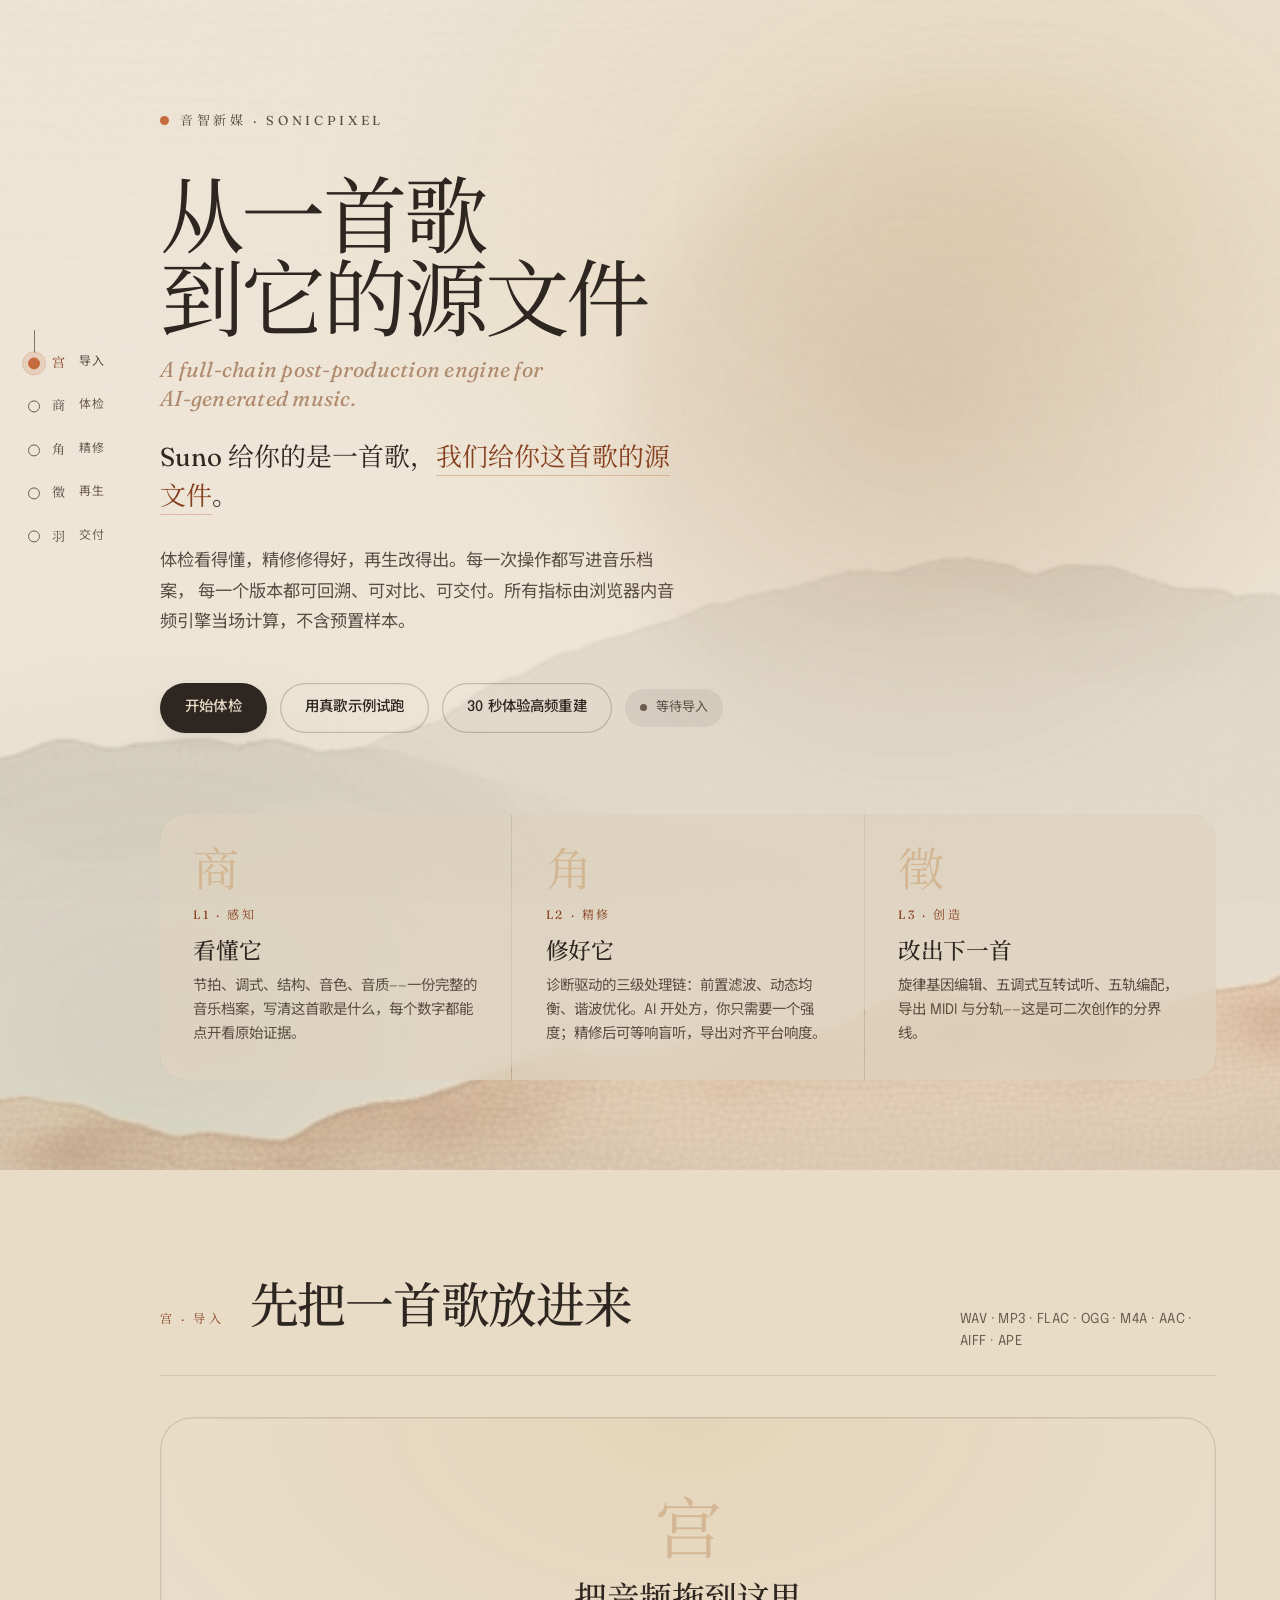
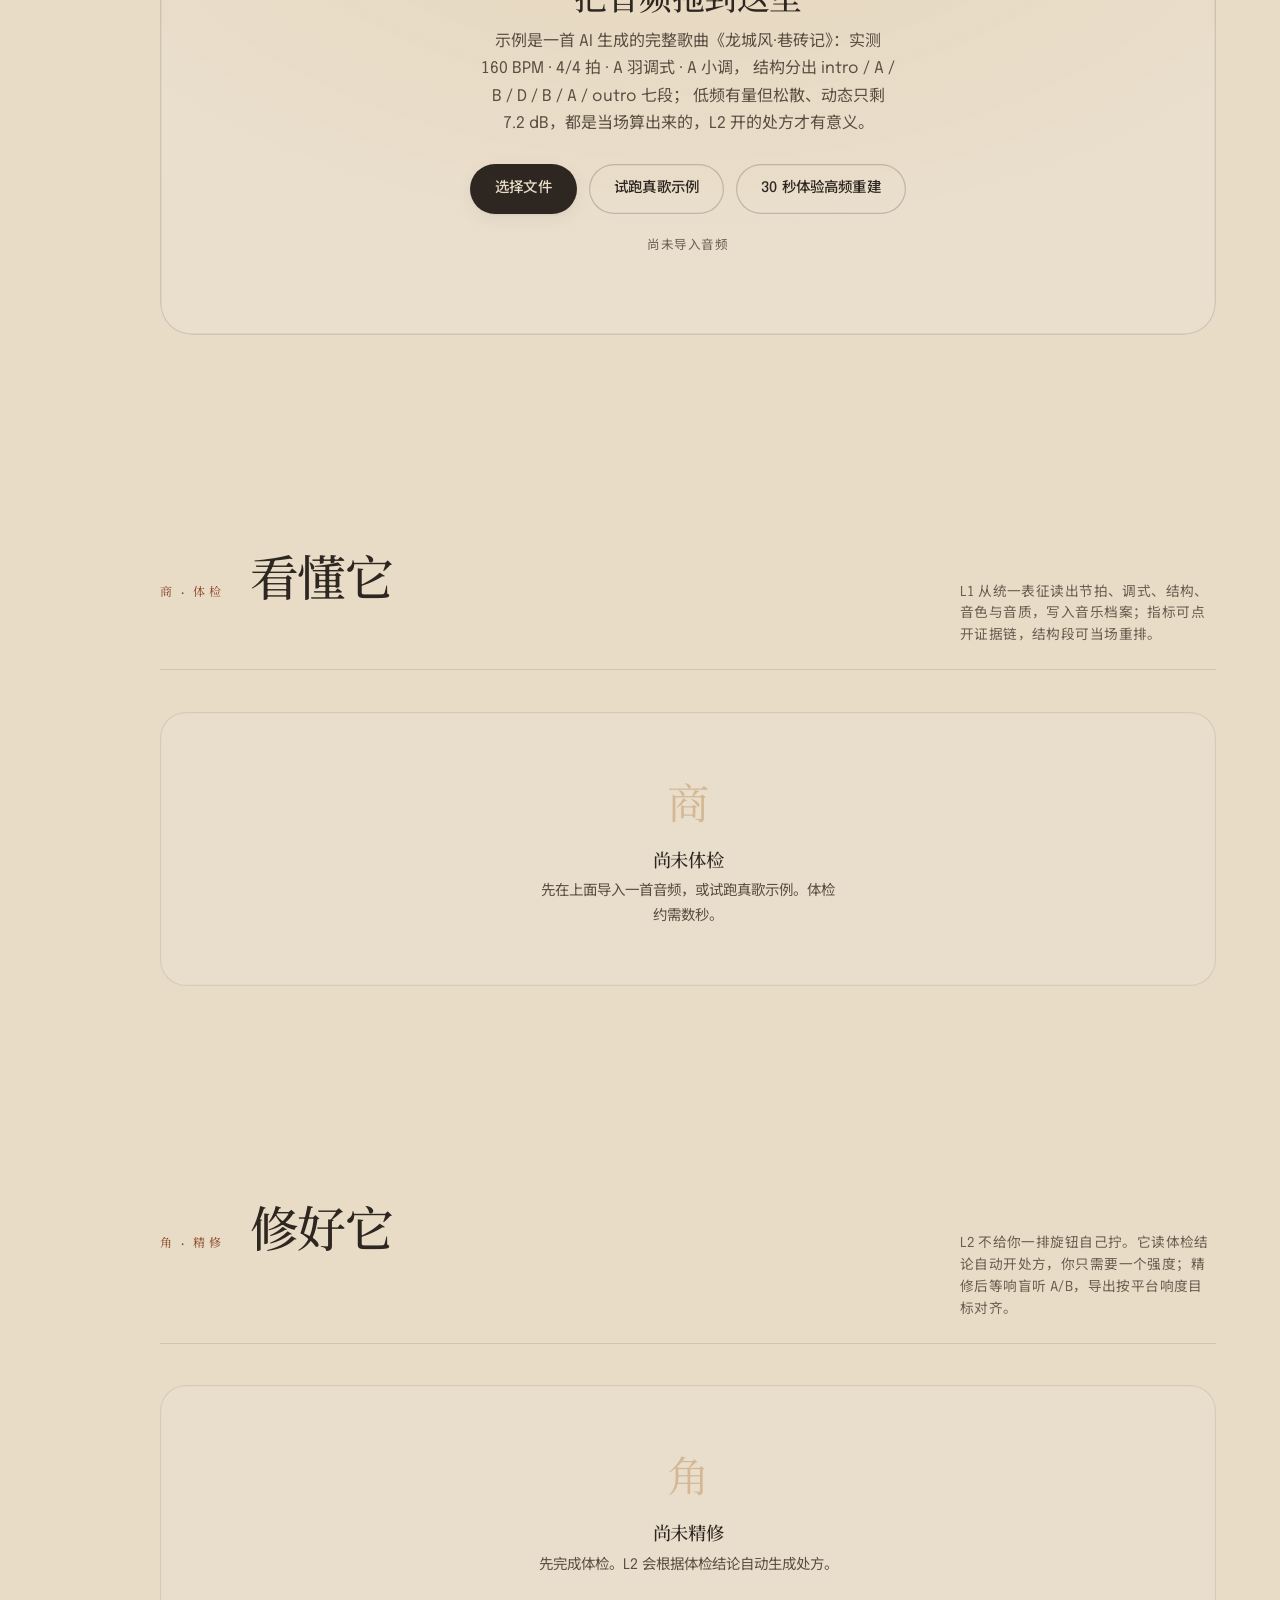
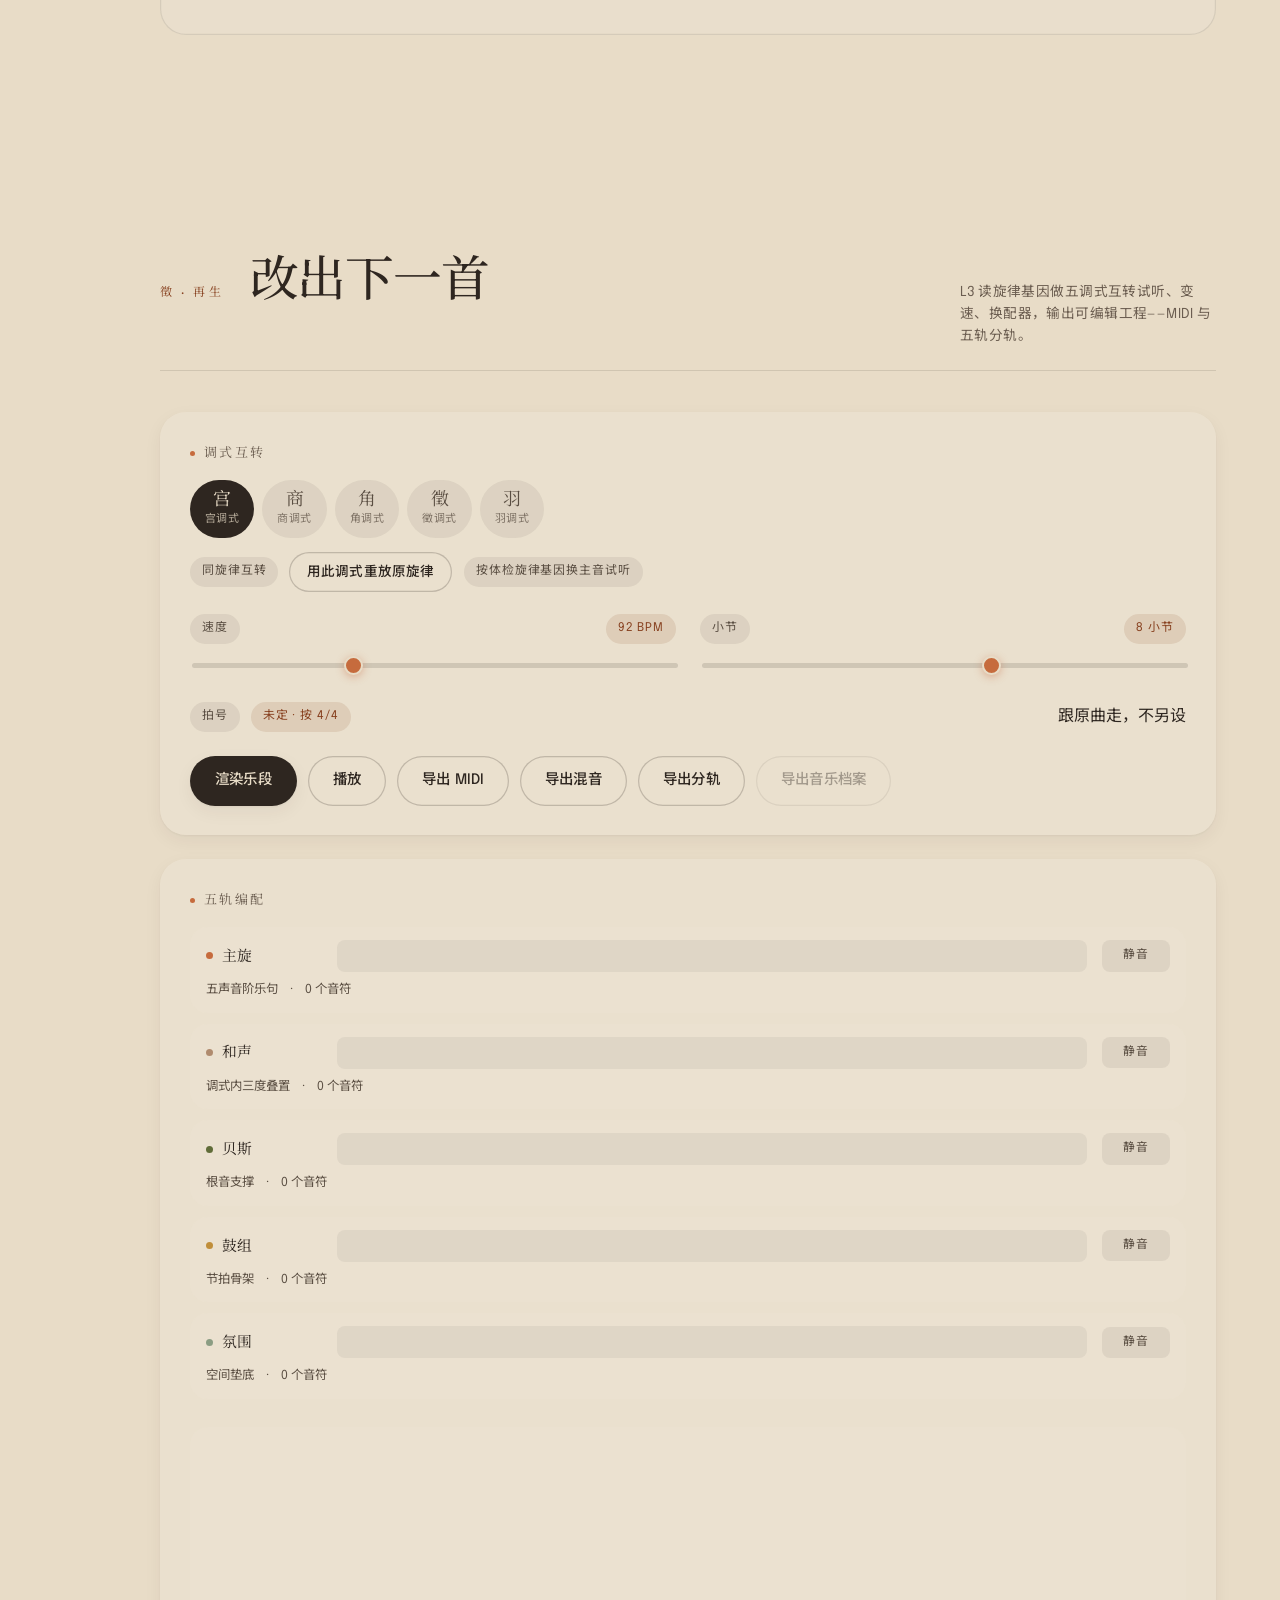
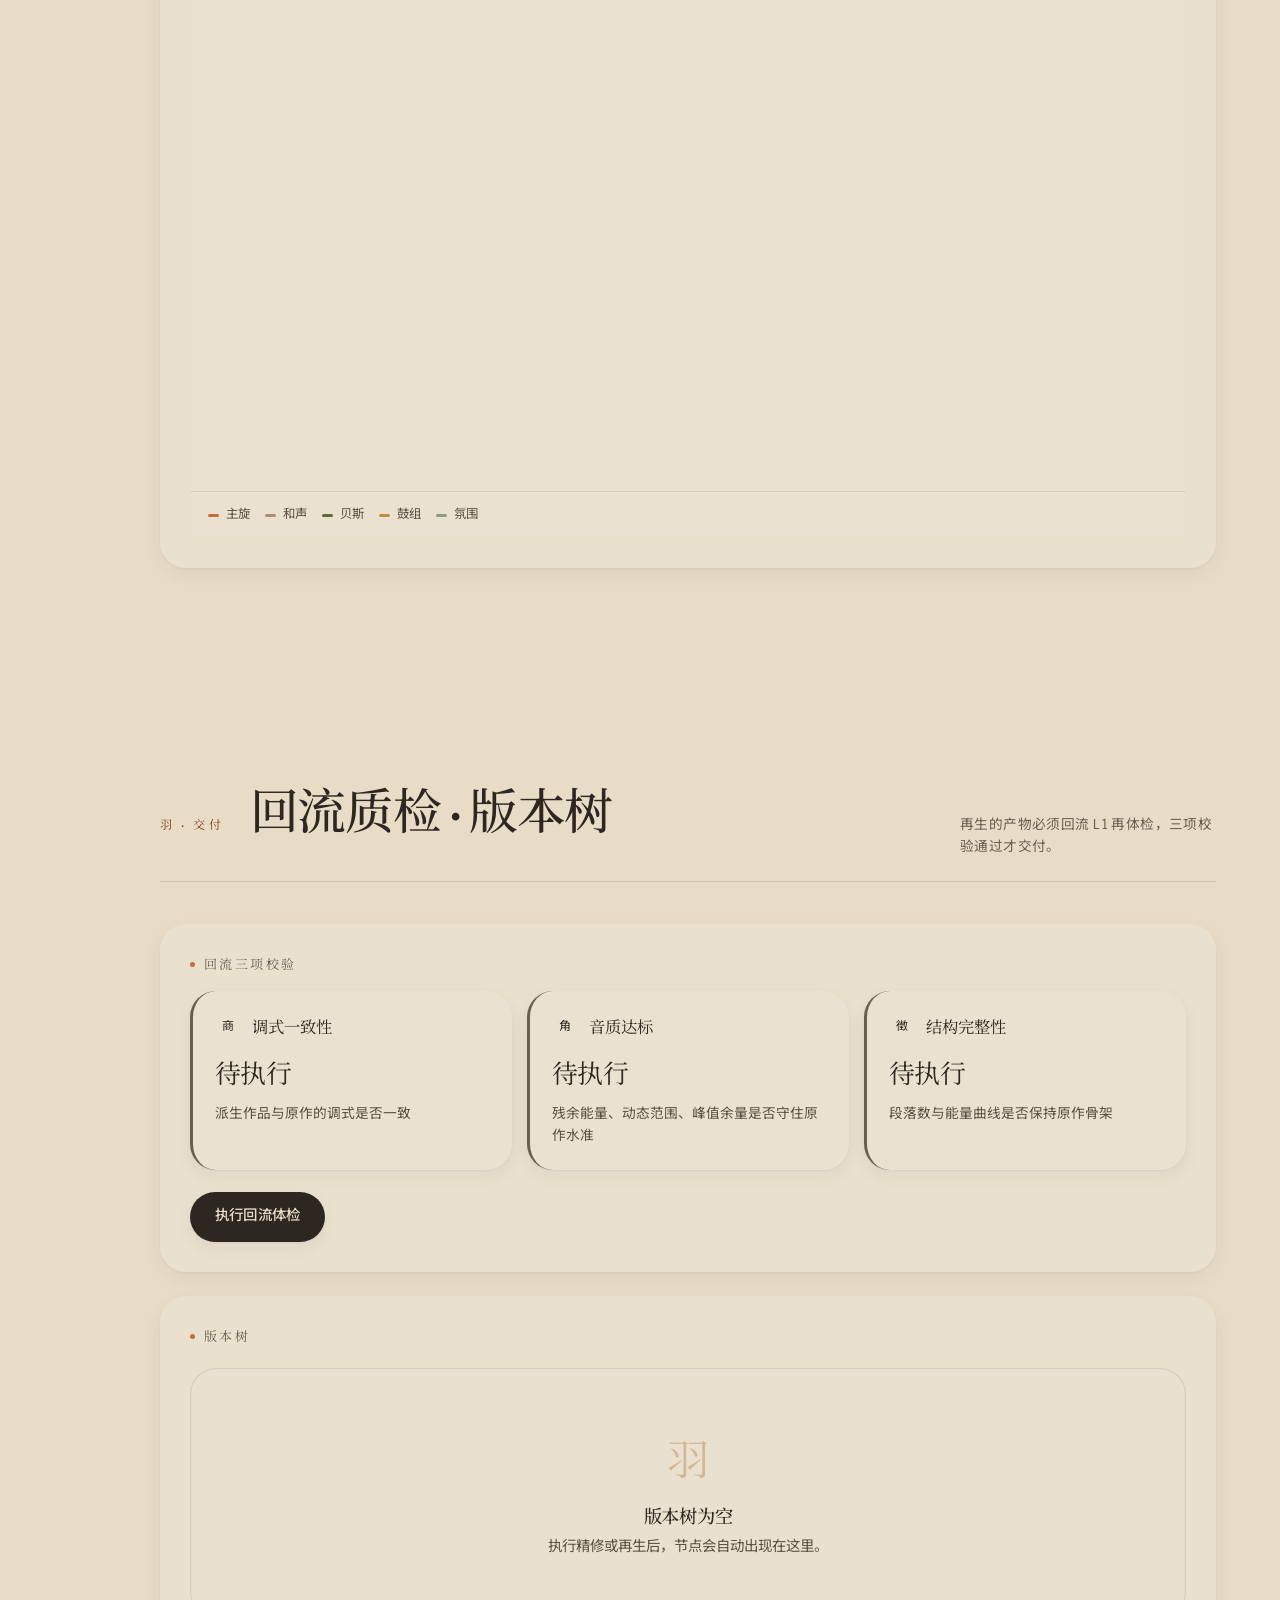
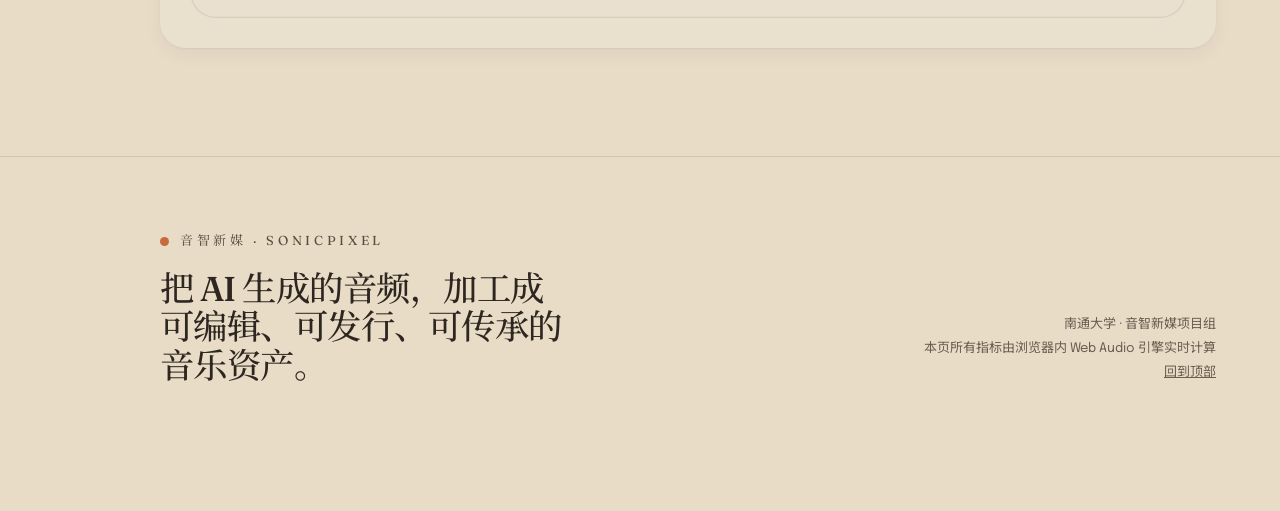
==== commit 594405c2: "feat(webapp): 高频重建(TCS-BWE)并入 · 一键30秒演示 · 分析Worker化 - 体检页高频段判词卡 + 精修页重建卡（启用/重建/强度α/进度条/证据三数字） - 新增 e" ====
--- a/webapp/index.html
+++ b/webapp/index.html
@@ -78,6 +78,7 @@
     <div class="hero-actions">
       <button class="btn btn-primary" id="btnHeroStart">开始体检</button>
       <button class="btn btn-ghost" id="btnHeroDemo">用真歌示例试跑</button>
+      <button class="btn btn-ghost" id="btnHeroBweDemo">30 秒体验高频重建</button>
       <span class="status" id="heroStatus" aria-live="polite">
         <span class="status-dot"></span>
         <span id="heroStatusText">等待导入</span>
@@ -128,6 +129,7 @@
     <div class="dropzone-actions">
       <button class="btn btn-primary" id="btnPick" type="button">选择文件</button>
       <button class="btn btn-ghost" id="btnDemo" type="button">试跑真歌示例</button>
+      <button class="btn btn-ghost" id="btnBweDemo" type="button">30 秒体验高频重建</button>
       <button class="btn btn-ghost" id="btnClearWs" type="button" hidden>清空工作区</button>
     </div>
     <div class="dropzone-meta" id="dropStatus" aria-live="polite">尚未导入音频</div>
@@ -236,6 +238,18 @@
           </div>
         </div>
 
+        <div class="card reveal" id="hbCard">
+          <div class="card-title">高频段完整性</div>
+          <div class="row" style="margin-bottom:10px">
+            <span class="tag" id="hbVerdict">检测中</span>
+            <span class="tag" id="hbRatioTag" hidden></span>
+          </div>
+          <p class="hint" id="hbNote" style="margin:0">正在检测 8 kHz 以上是否还有内容…</p>
+          <div class="row" style="margin-top:14px">
+            <button class="btn btn-primary btn-sm" id="btnBweGo" hidden>去精修页重建高频</button>
+          </div>
+        </div>
+
         <div class="card reveal" id="evidenceCard">
           <div class="card-title">证据链 · 每个数字背后的原始数据</div>
           <div class="chips" id="evTabs" role="tablist" aria-label="证据类型"></div>
@@ -362,6 +376,41 @@
             <span class="tag">导出响度目标</span>
             <div class="chips" id="lufsTargets" role="radiogroup" aria-label="导出响度目标"></div>
             <span class="tag" id="lufsState">未测量</span>
+          </div>
+        </div>
+
+        <div class="card reveal" id="bweCard">
+          <div class="card-title">
+            高频重建 · 前置级
+            <span class="tag" id="bweStateTag" style="margin-left:auto">待检测</span>
+          </div>
+          <p class="hint" id="bweHint" style="margin:0 0 16px">带限老录音在 8 kHz 以上是空的。这一级在进 L2 之前把可证实的谐波高频补回去；证据不足的帧保持原样，不硬补。检测结果出来前不可启用。</p>
+          <div class="row">
+            <button class="chip" id="bweToggle" aria-pressed="false" disabled>启用</button>
+            <button class="btn btn-primary btn-sm" id="btnBweRun" disabled>重建高频</button>
+            <button class="btn btn-ghost btn-sm" id="btnBweCancel" hidden>取消</button>
+            <span class="tag">重建强度 <span id="bweAlphaTag">100%</span></span>
+          </div>
+          <div class="spacer-sm"></div>
+          <input class="range" type="range" id="bweAlpha" min="20" max="100" value="100" aria-label="重建强度" />
+          <div class="bwe-progress" id="bweProgress" hidden><i id="bweProgressBar"></i></div>
+          <p class="hint" id="bweDetail" style="margin:12px 0 0"></p>
+          <div class="metric-grid" id="bweEvidence" hidden style="margin-top:16px">
+            <div class="metric">
+              <div class="metric-label">可重建比例</div>
+              <div class="metric-value is-empty" id="bweCov">—</div>
+              <div class="metric-sub">通过证据门的帧占比</div>
+            </div>
+            <div class="metric">
+              <div class="metric-label">建议放弃比例</div>
+              <div class="metric-value is-empty" id="bweAbstain">—</div>
+              <div class="metric-sub">证据不足、保持原样的帧</div>
+            </div>
+            <div class="metric">
+              <div class="metric-label">带内保持</div>
+              <div class="metric-value is-empty" id="bweLeak">—</div>
+              <div class="metric-sub">带内能量泄漏，越低越好</div>
+            </div>
           </div>
         </div>
 
@@ -594,17 +643,21 @@
       <span>模型</span>
       <input id="aiModel" type="text" list="aiModels" spellcheck="false" autocomplete="off" />
       <datalist id="aiModels">
-        <option value="mimo-v2.5-pro"></option>
-        <option value="mimo-v2.5"></option>
+        <option value="mimo-v2.6-flash"></option>
         <option value="mimo-v2.6-pro"></option>
         <option value="mimo-v2.6"></option>
         <option value="mimo-v2-flash"></option>
+        <option value="qwen-plus"></option>
+        <option value="qwen-flash"></option>
+        <option value="qwen3-vl-plus"></option>
       </datalist>
     </label>
     <p class="hint" style="margin:2px 0 0">
-      Key 只存在本机浏览器 localStorage，请求由浏览器直连官方接口（小米 MiMo 平台
+      Key 只存在本机浏览器 localStorage，请求由浏览器直连 OpenAI 兼容接口（小米 MiMo
       <a href="https://platform.xiaomimimo.com/" target="_blank" rel="noopener">platform.xiaomimimo.com</a>
-      获取），不经过任何第三方。未配置时问答不可用。
+      或阿里云百炼
+      <a href="https://dashscope.console.aliyun.com/" target="_blank" rel="noopener">dashscope.console.aliyun.com</a>
+      均可），不经过任何第三方。未配置时问答不可用。
     </p>
     <div class="row" style="margin-top:16px">
       <button class="btn btn-primary btn-sm" id="btnAiSave">保存</button>
@@ -615,8 +668,8 @@
   </div>
 </div>
 
-<script src="engine.js?v=20261007"></script>
-<script src="store.js?v=20261007"></script>
-<script src="app.js?v=20261007"></script>
+<script src="engine.js?v=20261020"></script>
+<script src="store.js?v=20261020"></script>
+<script src="app.js?v=20261020"></script>
 </body>
 </html>
--- a/webapp/extra.css
+++ b/webapp/extra.css
@@ -390,3 +390,44 @@
   color: var(--ink);
 }
 .ai-field input:focus { outline: none; border-color: var(--terracotta); }
+
+/* 高频重建前置级（bweCard） */
+.bwe-progress {
+  height: 8px;
+  margin-top: 16px;
+  border-radius: 999px;
+  background: rgba(46,38,32,.1);
+  overflow: hidden;
+}
+.bwe-progress[hidden] { display: none; }
+.bwe-progress > i {
+  display: block;
+  height: 100%;
+  width: 0;
+  border-radius: 999px;
+  background: var(--terracotta);
+  transition: width .18s linear;
+}
+
+/* ---------- hidden 属性必须真的隐藏 ----------
+   UA 表的 [hidden] 没带 !important，会被 .btn / .tag / .metric-grid
+   这类作者 display 规则盖掉（取消按钮空闲时仍显示就是这么来的），补全局兜底 */
+[hidden] { display: none !important; }
+
+/* ---------- 高频重建能力显眼化 ----------
+   判可重建时两张卡上赤陶渐变+描边，标题转深赤陶；
+   直达按钮跳过来再给两轮脉冲，避免功能藏在卡片堆里找不到 */
+.bwe-hl {
+  background: linear-gradient(180deg, rgba(198,103,61,.10), rgba(198,103,61,.035));
+  box-shadow: var(--shadow-1), inset 0 0 0 1px rgba(198,103,61,.28);
+}
+.bwe-hl:hover {
+  box-shadow: var(--shadow-2), inset 0 0 0 1px rgba(198,103,61,.35);
+}
+.bwe-hl .card-title { color: var(--terracotta-deep); }
+@keyframes bwePulse {
+  0% { box-shadow: 0 0 0 0 rgba(198,103,61,.5); }
+  70% { box-shadow: 0 0 0 14px rgba(198,103,61,0); }
+  100% { box-shadow: var(--shadow-1); }
+}
+.bwe-pulse { animation: bwePulse 1.1s ease 2; }
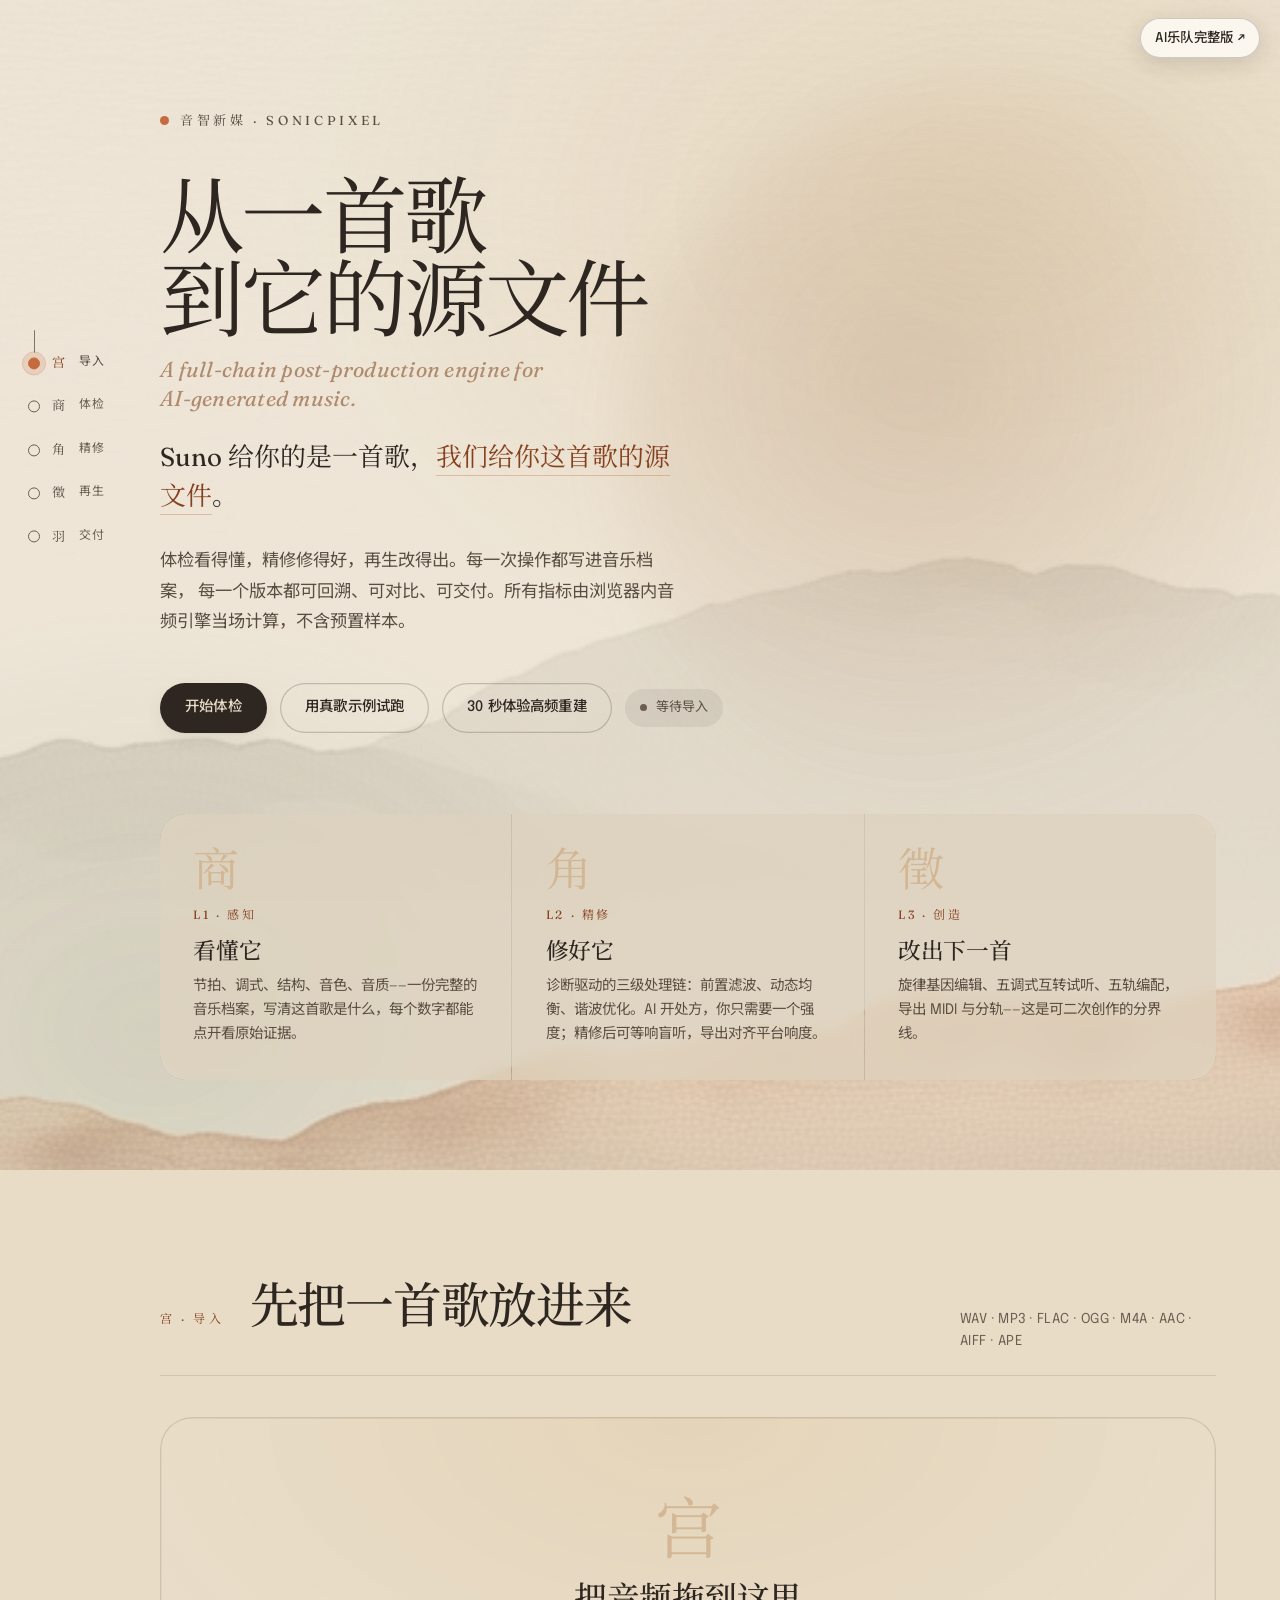
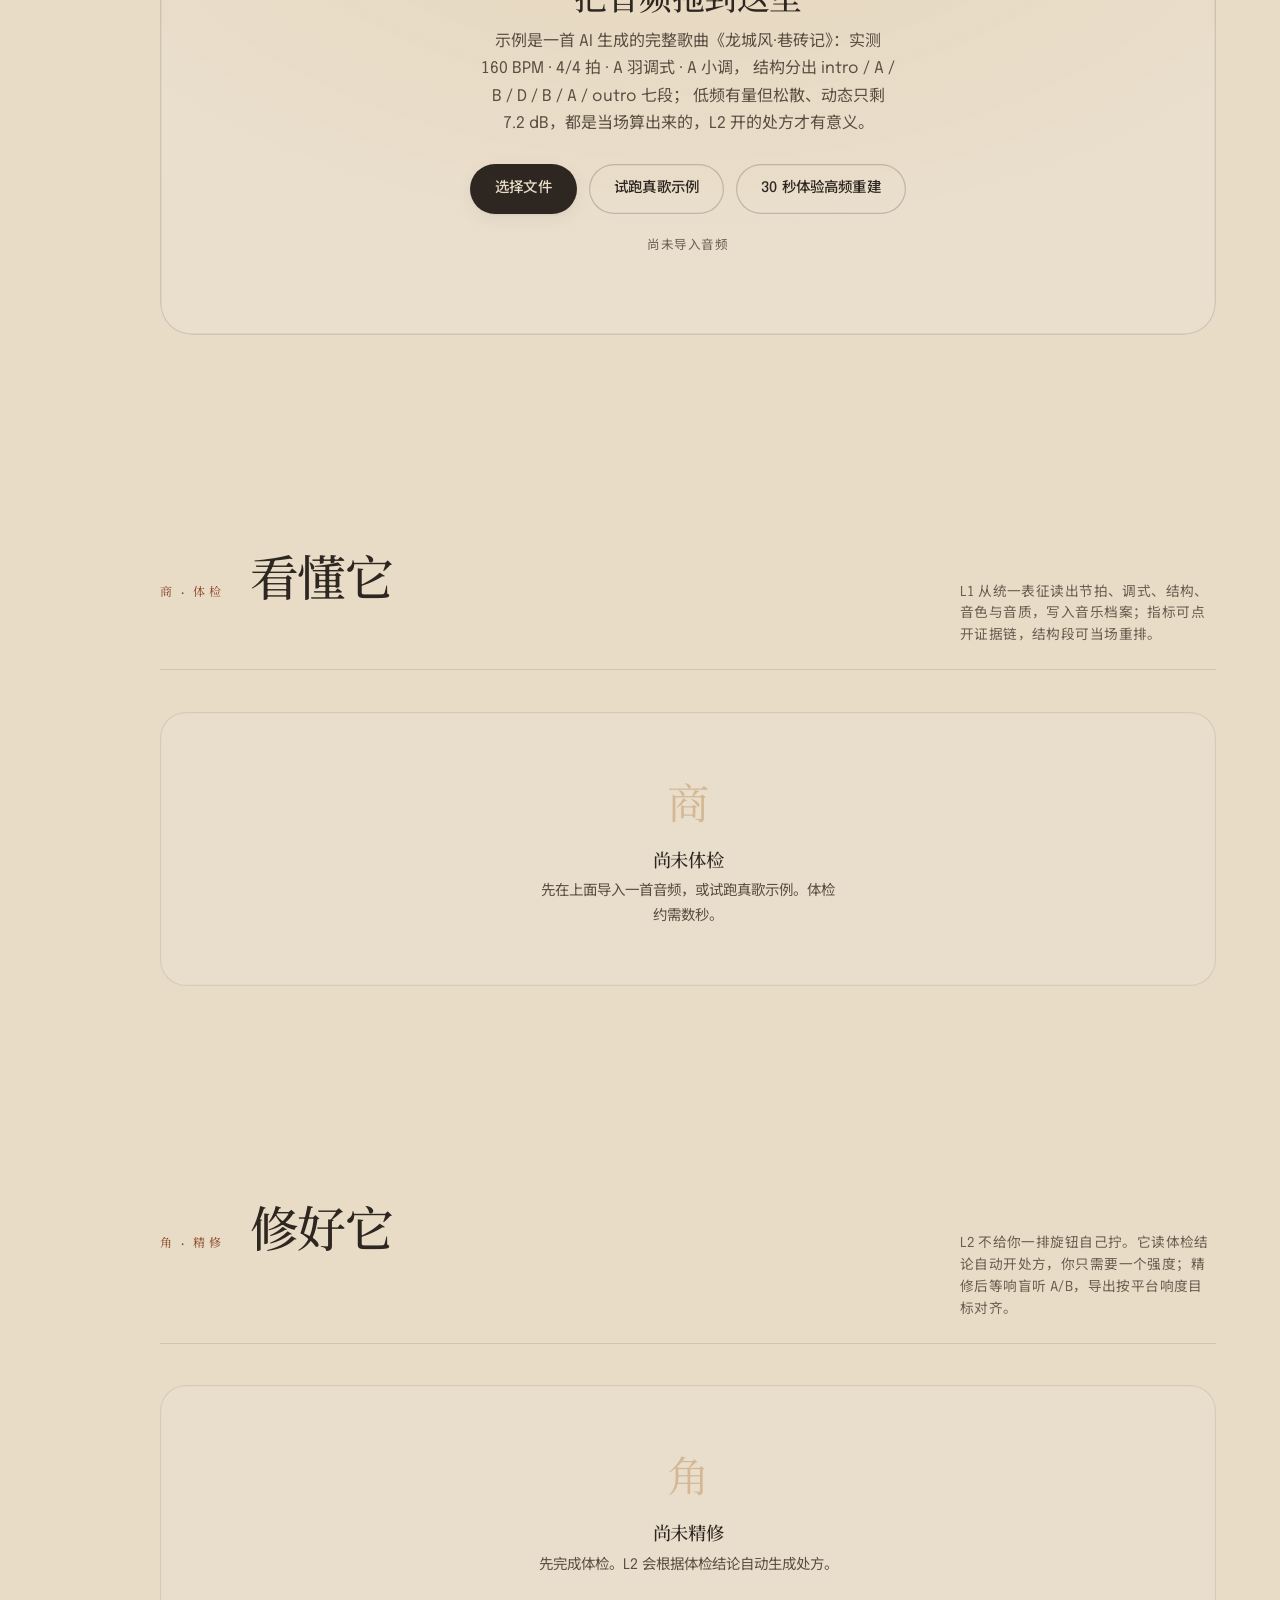
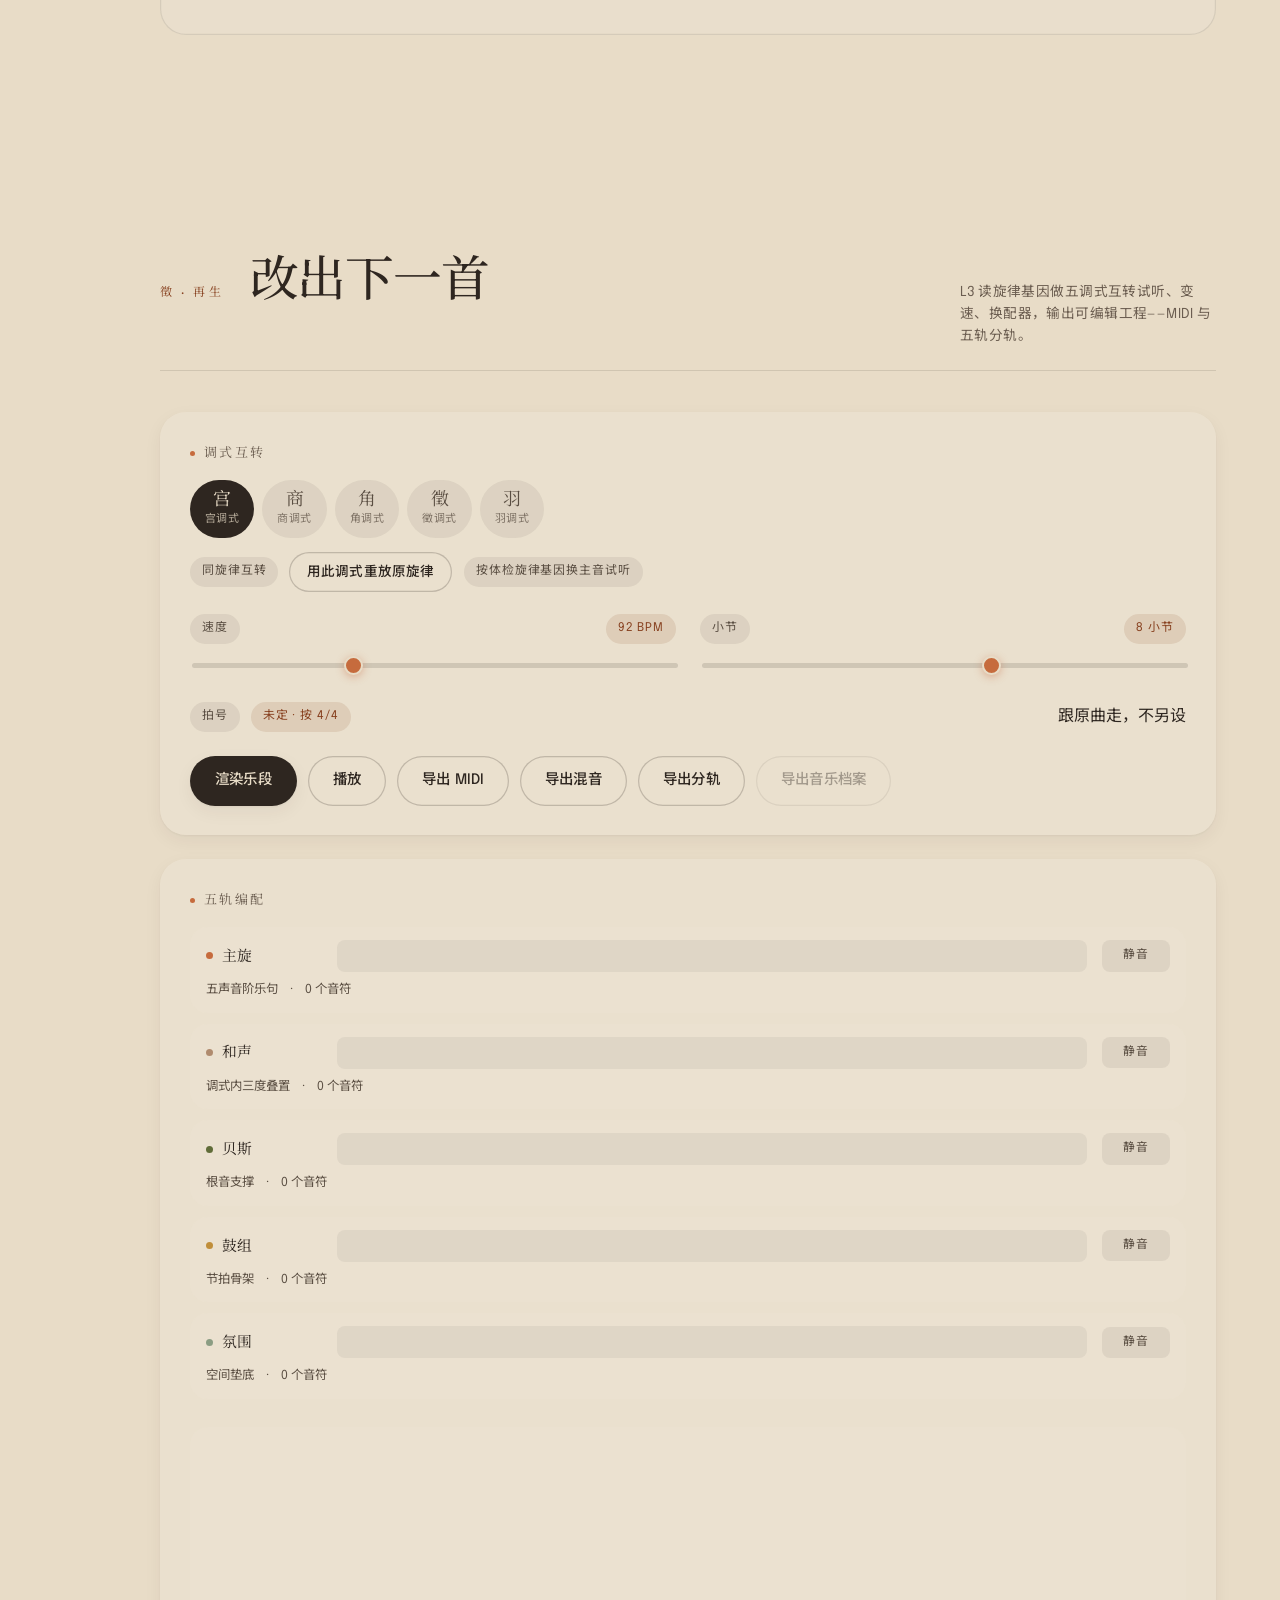
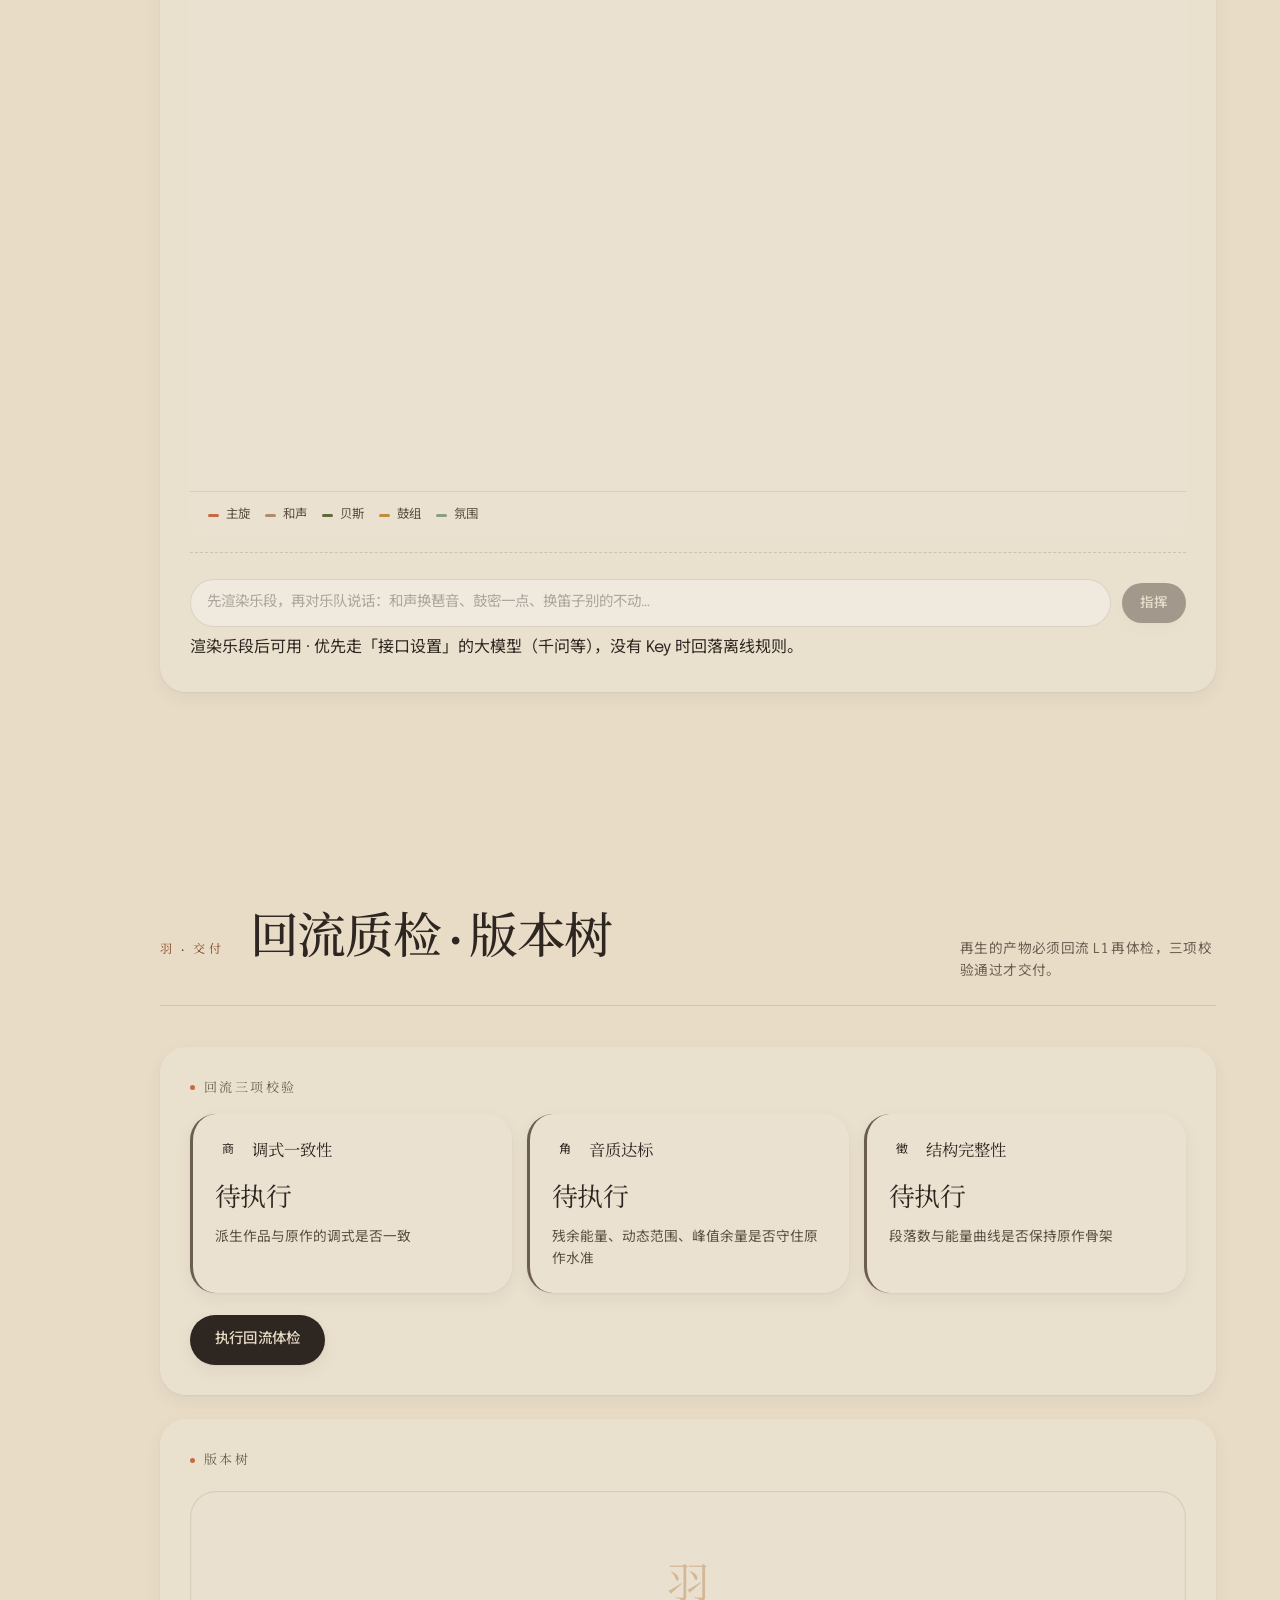
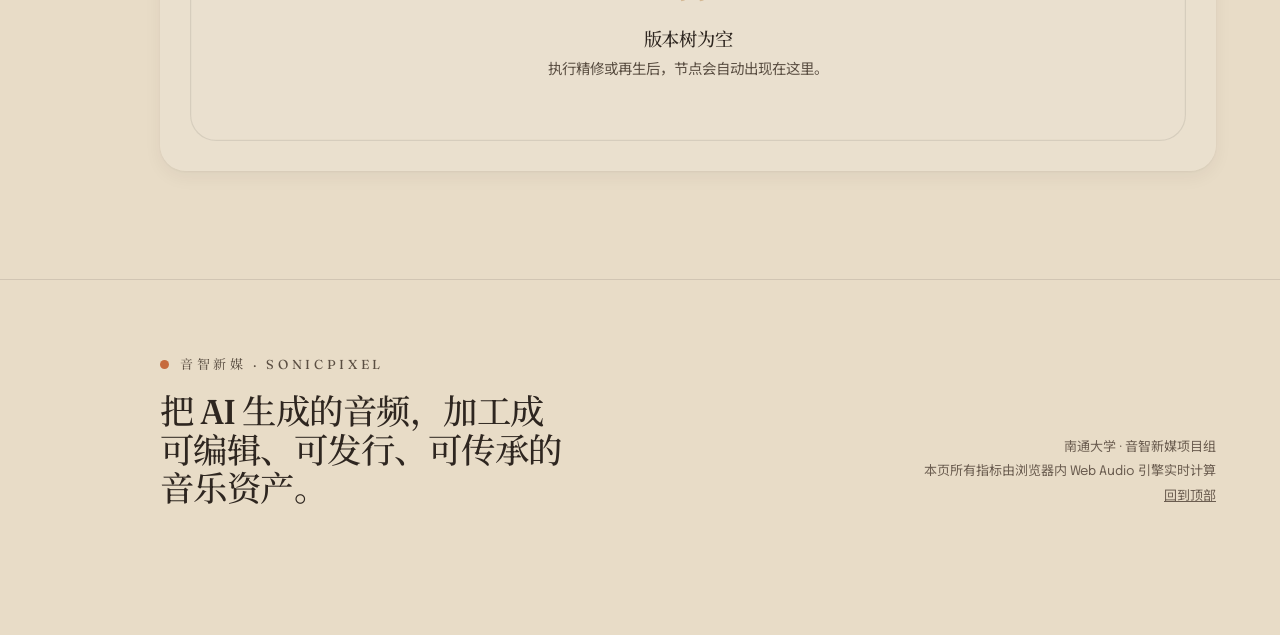
==== commit abd9ca6f: "feat(webapp): AI乐队编配并入 · 五轨采样 · 主旋八度折叠与氛围对拍修复 - 新增 band.js/sampler.js/parse.js/llm.js 与指挥卡，scoreEven" ====
--- a/webapp/index.html
+++ b/webapp/index.html
@@ -13,11 +13,15 @@
   <link href="https://fonts.googleapis.com/css2?family=Fraunces:ital,opsz,wght@0,9..144,300..700;1,9..144,300..700&family=Epilogue:wght@300;400;500;600&family=Noto+Serif+SC:wght@300;400;500;600&family=Noto+Sans+SC:wght@300;400;500&display=swap" rel="stylesheet" />
 </noscript>
 <link rel="stylesheet" href="styles.css?v=20261007" />
-<link rel="stylesheet" href="extra.css?v=20261007" />
+<link rel="stylesheet" href="extra.css?v=20261120" />
 </head>
 <body>
 
 <div class="grain" aria-hidden="true"></div>
+
+<!-- 右上角直达完整编曲项目（初团第一支AI乐队，本机 8231），新窗口打开不打断当前工作台 -->
+<a class="ext-band" href="http://127.0.0.1:8231/" target="_blank" rel="noopener"
+   title="新窗口打开初团第一支AI乐队完整编曲项目">AI乐队完整版 ↗</a>
 
 <!-- ============ 宫商角徵羽 · 进度轨 ============ -->
 <nav class="rail" id="rail" aria-label="流程导航">
@@ -549,6 +553,19 @@
           <span class="legend-item"><i class="legend-swatch" style="background:#C08E3A"></i>鼓组</span>
           <span class="legend-item"><i class="legend-swatch" style="background:#8B9D83"></i>氛围</span>
         </div>
+      </div>
+      <!-- 对话指挥：口语指令 → 千问/离线翻译成 ops → 只动点名的轨 -->
+      <div class="band-chat" id="bandChat">
+        <div class="ai-log" id="bandChatLog" aria-live="polite"></div>
+        <div class="row" style="margin-top:12px">
+          <input class="ai-input" id="bandChatInput" type="text"
+                 placeholder="先渲染乐段，再对乐队说话：和声换琶音、鼓密一点、换笛子别的不动…"
+                 aria-label="对乐队下指令" />
+          <button class="btn btn-primary btn-sm" id="btnBandChat" disabled>指挥</button>
+        </div>
+        <p class="hint" id="bandChatState" style="margin:8px 0 0">
+          渲染乐段后可用 · 优先走「接口设置」里的大模型（千问等），没有 Key 时回落离线规则。
+        </p>
       </div>
     </div>
   </div>
@@ -668,8 +685,13 @@
   </div>
 </div>
 
-<script src="engine.js?v=20261020"></script>
+<script src="engine.js?v=20261119"></script>
 <script src="store.js?v=20261020"></script>
-<script src="app.js?v=20261020"></script>
+<!-- AI乐队编配内核（原样引入；engine.js 在前，band.js 依赖 SonicEngine） -->
+<script src="sampler.js?v=20261119"></script>
+<script src="band.js?v=20261121"></script>
+<script src="parse.js?v=20261120"></script>
+<script src="llm.js?v=20261120"></script>
+<script src="app.js?v=20261120"></script>
 </body>
 </html>
--- a/webapp/extra.css
+++ b/webapp/extra.css
@@ -431,3 +431,52 @@
   100% { box-shadow: var(--shadow-1); }
 }
 .bwe-pulse { animation: bwePulse 1.1s ease 2; }
+
+/* ---------- 乐队对话指挥（五轨编配卡内） ---------- */
+.band-chat {
+  margin-top: 14px;
+  padding-top: 14px;
+  border-top: 1px dashed rgba(46,38,32,.16);
+}
+.band-chat .ai-log { max-height: 176px; }
+.band-chat .ai-bubble {
+  font-size: .86rem;
+  padding: 10px 13px;
+}
+.band-chat .row { margin-top: 12px; }
+.band-chat .ai-input { flex: 1; min-width: 0; }
+
+/* ---------- 右上角：直达完整编曲项目（本机 8231，新窗口） ---------- */
+.ext-band {
+  position: fixed;
+  top: clamp(10px, 1.4vw, 18px);
+  right: clamp(10px, 1.6vw, 20px);
+  z-index: 80; /* 低于接口弹窗 90，弹窗打开时不应浮在其上 */
+  display: inline-flex;
+  align-items: center;
+  gap: 6px;
+  padding: 8px 14px;
+  border-radius: 999px;
+  border: 1.5px solid rgba(46, 38, 32, .22);
+  background: rgba(255, 252, 246, .86);
+  backdrop-filter: blur(6px);
+  -webkit-backdrop-filter: blur(6px);
+  color: var(--ink);
+  font-family: var(--body);
+  font-size: .84rem;
+  font-weight: 500;
+  letter-spacing: .02em;
+  text-decoration: none;
+  white-space: nowrap;
+  box-shadow: 0 6px 22px rgba(46, 38, 32, .14);
+  transition: border-color .25s var(--ease), transform .25s var(--ease), box-shadow .25s var(--ease);
+}
+.ext-band:hover {
+  border-color: var(--terracotta);
+  transform: translateY(-1px);
+  box-shadow: 0 10px 28px rgba(46, 38, 32, .2);
+}
+.ext-band:focus-visible { outline: 2px solid var(--terracotta); outline-offset: 2px; }
+@media (max-width: 900px) {
+  .ext-band { top: 8px; right: 8px; padding: 6px 11px; font-size: .78rem; }
+}
